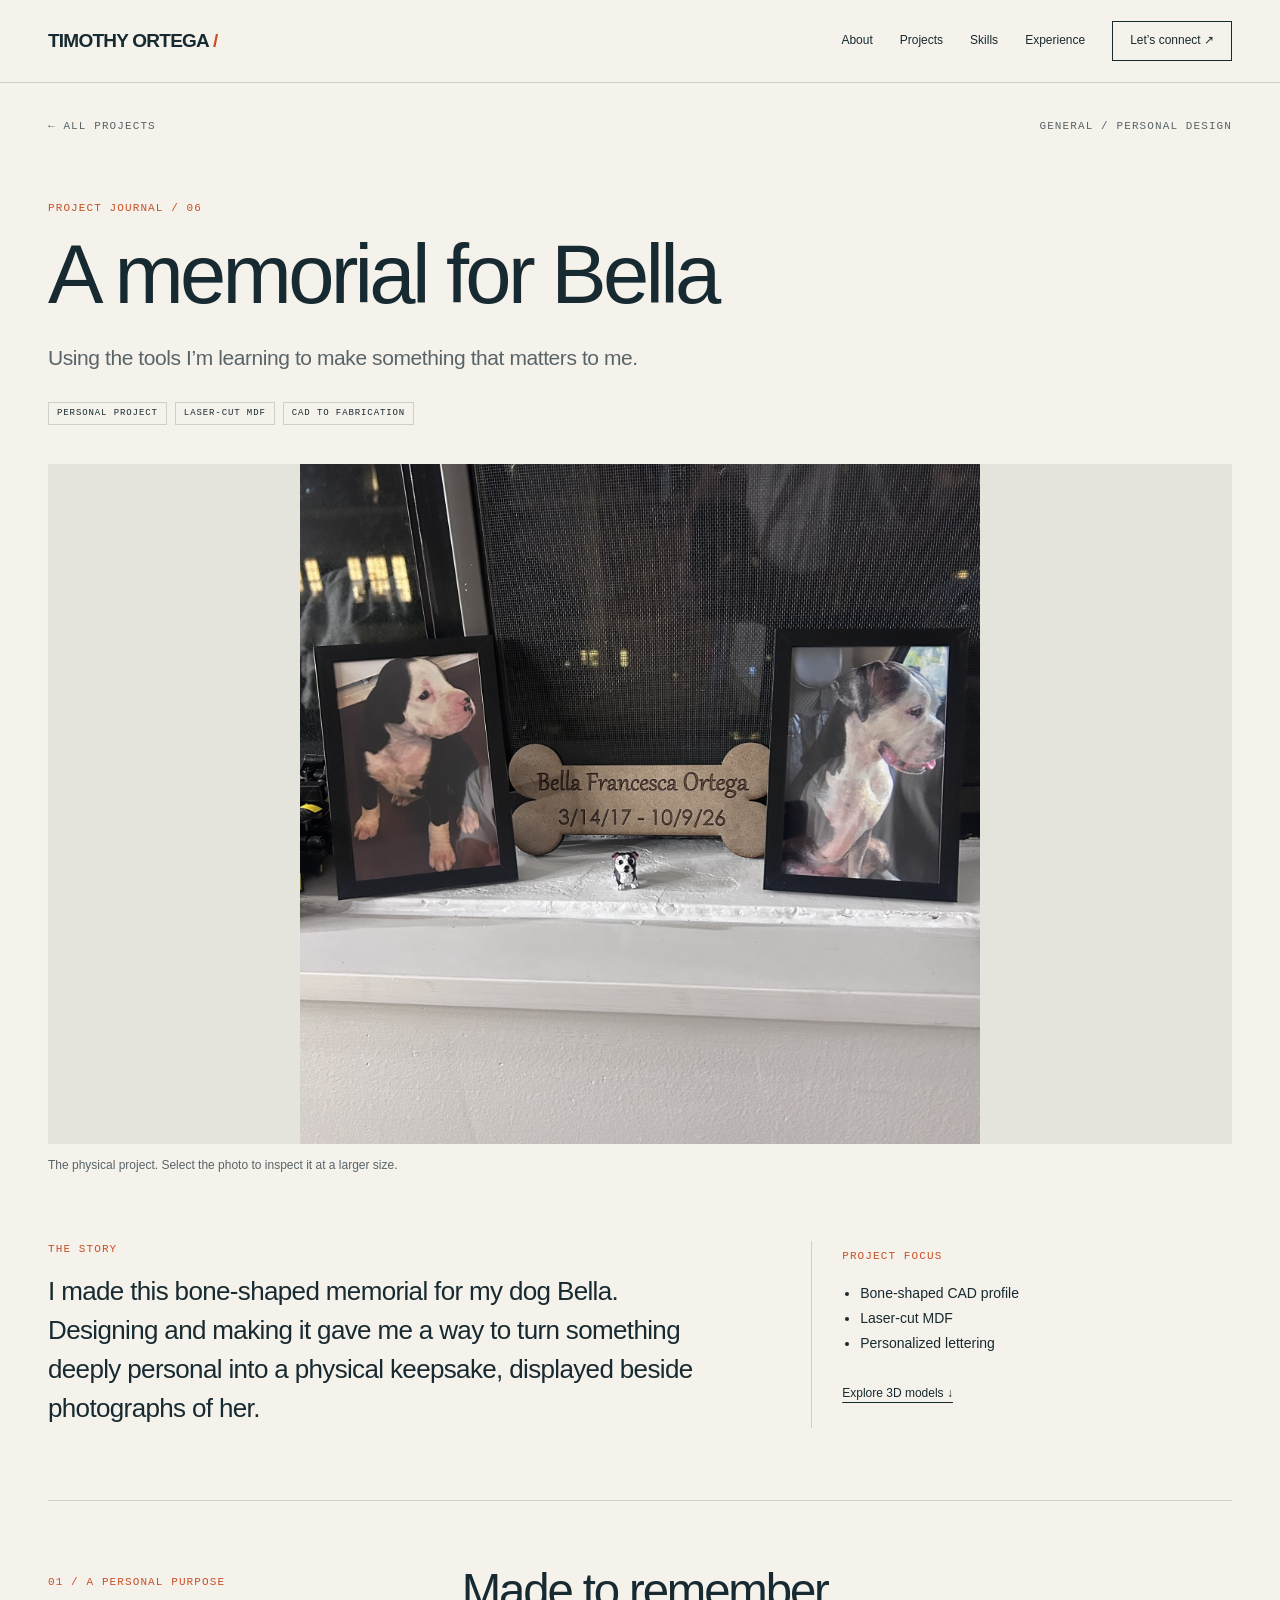
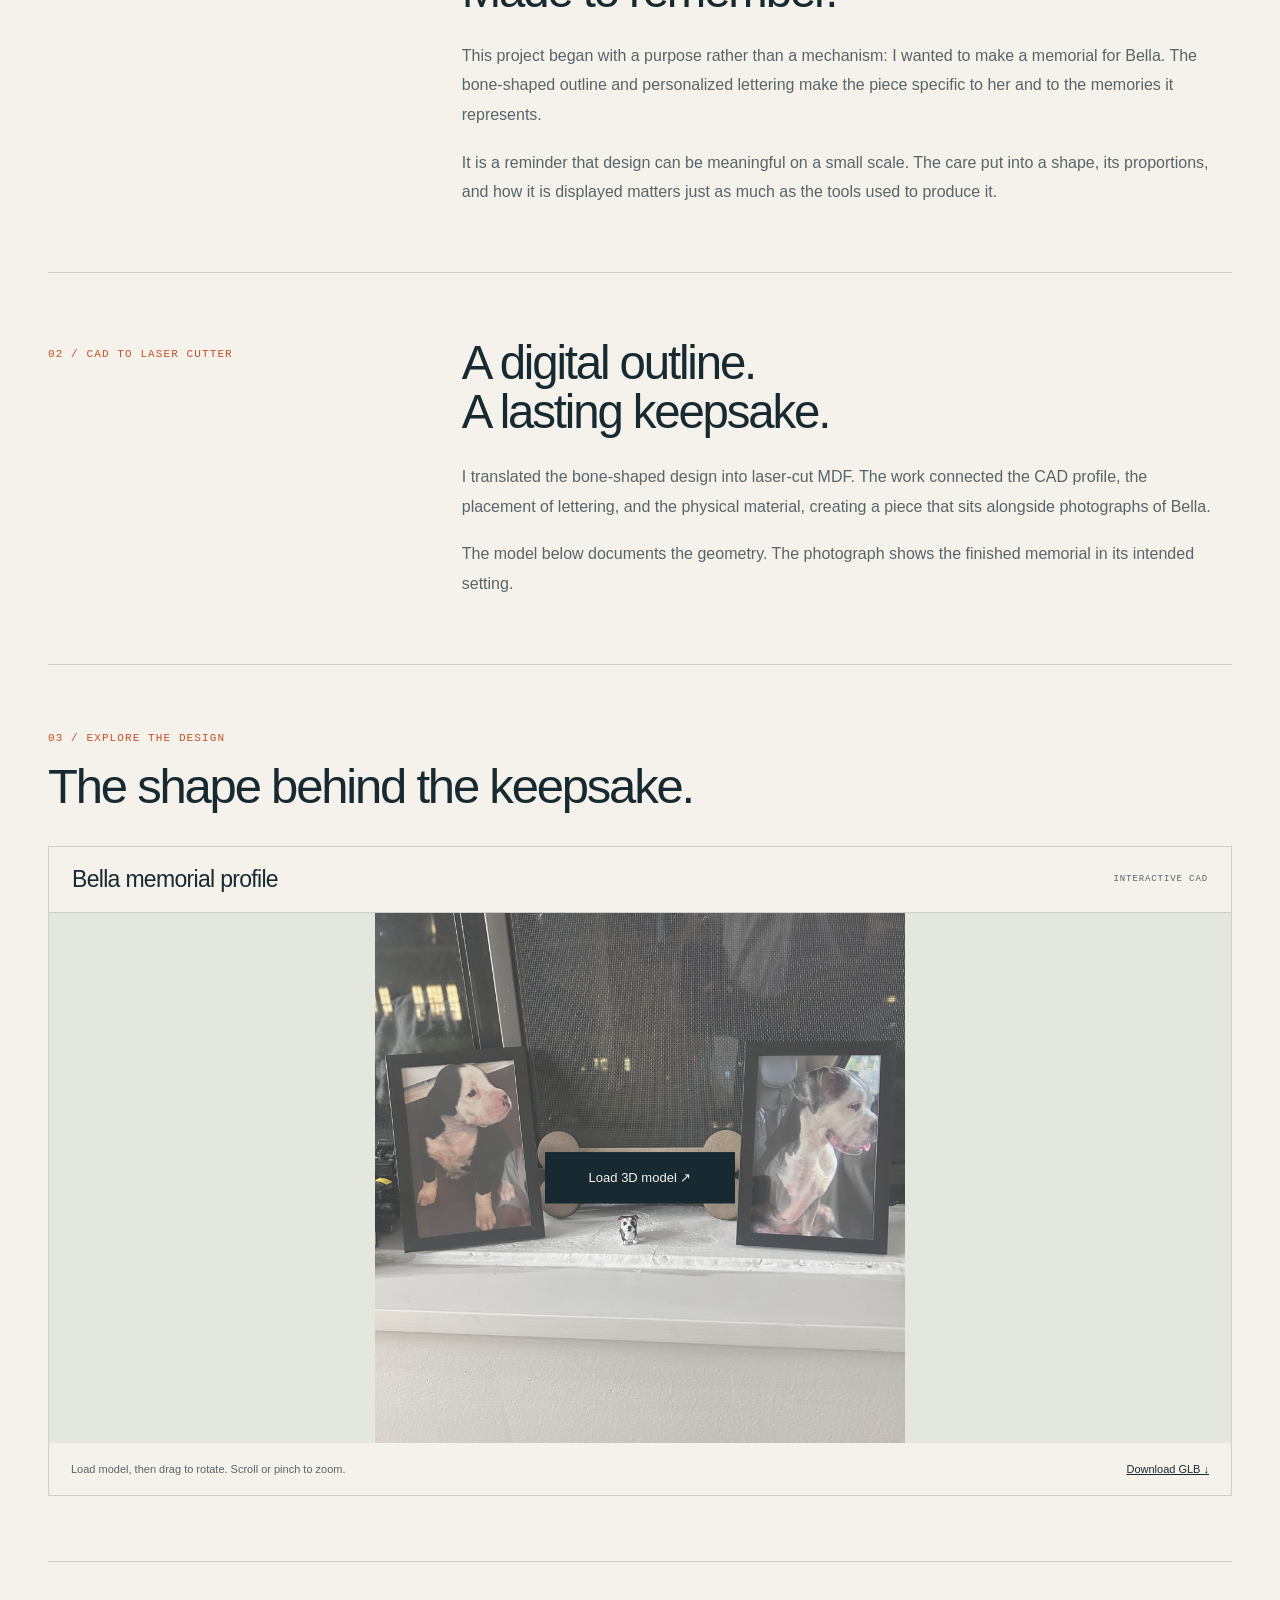
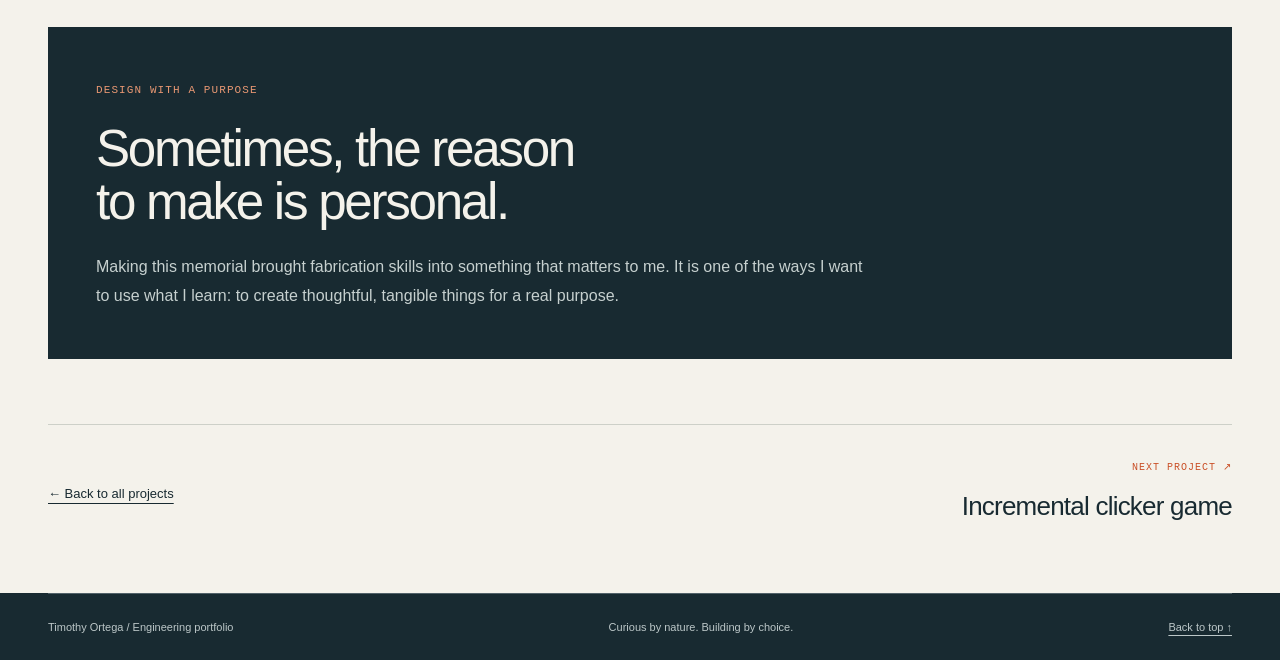
==== projects/bella-memorial.html @ 059af01b "Add files via upload" ====
<!doctype html><html lang="en"><head><meta charset="utf-8"><meta name="viewport" content="width=device-width,initial-scale=1"><meta name="theme-color" content="#182a31"><meta name="description" content="A laser-cut MDF keepsake designed to remember my dog Bella—a personal reason to make something carefully."><title>A memorial for Bella — Timothy Ortega</title><link rel="stylesheet" href="../assets/site.css"><link rel="stylesheet" href="../assets/projects.css"><script src="../assets/site.js" defer></script><script type="module" src="../assets/vendor/model-viewer.min.js"></script></head><body id="top" class="case-page"><a class="skip" href="#main">Skip to content</a><header><div class="wrap nav"><a class="brand" href="../index.html" aria-label="Timothy Ortega, home">TIMOTHY ORTEGA<em> /</em></a><button class="menu" aria-controls="navigation" aria-expanded="false">Menu <span aria-hidden="true">+</span></button><nav id="navigation" aria-label="Main navigation"><a href="../index.html#about">About</a><a href="../index.html#projects">Projects</a><a href="../index.html#skills">Skills</a><a href="../index.html#experience">Experience</a><a class="nav-contact" href="../index.html#contact">Let’s connect <span aria-hidden="true">↗</span></a></nav></div></header><main id="main"><div class="wrap"><div class="case-breadcrumb mono"><a href="../index.html#projects">← All projects</a><span>General / Personal design</span></div><div class="case-heading"><span class="section-no">Project journal / 06</span><h1>A memorial for Bella</h1><p class="case-subtitle">Using the tools I’m learning to make something that matters to me.</p><div class="case-tags"><span class="tag">Personal project</span><span class="tag">Laser-cut MDF</span><span class="tag">CAD to fabrication</span></div></div><figure class="photo case-hero-image"><a href="../assets/images/bella-memorial.jpg" class="zoom-image" aria-label="Enlarge: Bone-shaped MDF memorial for Bella between two framed photographs"><img src="../assets/images/bella-memorial.jpg" alt="Bone-shaped MDF memorial for Bella between two framed photographs" loading="lazy" decoding="async"><span class="enlarge mono" aria-hidden="true">View photo ↗</span></a><figcaption>The physical project. Select the photo to inspect it at a larger size.</figcaption></figure><div id="story" class="case-overview"><div><span class="section-no">The story</span><p class="case-intro">I made this bone-shaped memorial for my dog Bella. Designing and making it gave me a way to turn something deeply personal into a physical keepsake, displayed beside photographs of her.</p></div><aside class="case-facts"><span class="mono">Project focus</span><ul><li>Bone-shaped CAD profile</li><li>Laser-cut MDF</li><li>Personalized lettering</li></ul><a href="#cad">Explore 3D models ↓</a></aside></div>
<section class="story-section"><div class="story-label mono">01 / A personal purpose</div><div class="story-copy"><h2>Made to remember.</h2><p>This project began with a purpose rather than a mechanism: I wanted to make a memorial for Bella. The bone-shaped outline and personalized lettering make the piece specific to her and to the memories it represents.</p><p>It is a reminder that design can be meaningful on a small scale. The care put into a shape, its proportions, and how it is displayed matters just as much as the tools used to produce it.</p></div></section>
<section class="story-section"><div class="story-label mono">02 / CAD to laser cutter</div><div class="story-copy"><h2>A digital outline.<br>A lasting keepsake.</h2><p>I translated the bone-shaped design into laser-cut MDF. The work connected the CAD profile, the placement of lettering, and the physical material, creating a piece that sits alongside photographs of Bella.</p><p>The model below documents the geometry. The photograph shows the finished memorial in its intended setting.</p></div></section>
<section class="model-section" id="cad"><span class="section-no">03 / Explore the design</span><h2>The shape behind the keepsake.</h2><div class="model-panel"><div class="model-title"><h3>Bella memorial profile</h3><span class="mono">Interactive CAD</span></div>
<div class="model-stage"><model-viewer id="bella" data-src="../assets/models/bella-memorial.glb" poster="../assets/images/bella-memorial.jpg" alt="CAD model of the bone-shaped MDF memorial made for Bella" camera-controls touch-action="pan-y" shadow-intensity="0.6" exposure="1" camera-orbit="35deg 65deg auto" loading="eager"><img slot="poster" class="model-poster" src="../assets/images/bella-memorial.jpg" alt="Photo of the physical project; load the CAD model to inspect its geometry"></model-viewer><button class="model-load" data-load="bella">Load 3D model <span aria-hidden="true">↗</span></button></div>
<div class="model-toolbar"><p id="bella-status" class="model-status" role="status">Load model, then drag to rotate. Scroll or pinch to zoom.</p><button class="reset-view" data-reset="bella" hidden>Reset view</button><a href="../assets/models/bella-memorial.glb" download>Download GLB ↓</a></div><noscript><p class="media-note">Enable JavaScript for the interactive viewer, or download the GLB above.</p></noscript></div></section>
<aside class="takeaway"><span class="mono">Design with a purpose</span><h2>Sometimes, the reason<br>to make is personal.</h2><p>Making this memorial brought fabrication skills into something that matters to me. It is one of the ways I want to use what I learn: to create thoughtful, tangible things for a real purpose.</p></aside><div class="case-next"><a href="../index.html#projects">← Back to all projects</a><a href="clicker-game.html"><span class="mono">Next project ↗</span><strong>Incremental clicker game</strong></a></div></div></main><footer class="footer"><div class="wrap"><span>Timothy Ortega / Engineering portfolio</span><span>Curious by nature. Building by choice.</span><a href="#top">Back to top ↑</a></div></footer><dialog class="photo-dialog" aria-label="Expanded project photograph"><button class="close-photo" autofocus>Close ×</button><img alt=""><p></p></dialog></body></html>
---- assets/site.css ----
:root{--paper:#f4f2eb;--ink:#182a31;--muted:#596469;--line:#cdd0c8;--orange:#c94f26;--green:#d9e0d4;--white:#fffdf7}*{box-sizing:border-box}html{scroll-behavior:smooth;scroll-padding-top:92px}body{margin:0;background:var(--paper);color:var(--ink);font:16px/1.65 Arial,Helvetica,sans-serif}a{color:inherit}button{font:inherit}button,a{-webkit-tap-highlight-color:transparent}a:focus-visible,button:focus-visible,summary:focus-visible{outline:3px solid var(--orange);outline-offset:5px}::selection{background:#f0ba99}h1,h2,h3,p{margin:0}h1,h2,h3{font-weight:500;letter-spacing:-.045em;line-height:1.05}.wrap{width:min(1240px,calc(100% - 96px));margin:auto}.mono,.eyebrow,.tag,.section-no{font:11px/1.5 'Courier New',monospace;letter-spacing:.1em;text-transform:uppercase}.skip{position:absolute;top:-80px;left:20px;z-index:10;background:var(--ink);color:white;padding:12px}.skip:focus{top:10px}header{position:sticky;top:0;z-index:5;background:rgba(244,242,235,.97);border-bottom:1px solid var(--line)}.nav{display:flex;align-items:center;justify-content:space-between;min-height:82px;gap:20px}.brand{text-decoration:none;font-weight:700;letter-spacing:-.04em;font-size:19px}.brand em{font-style:normal;color:var(--orange)}nav{display:flex;gap:27px;align-items:center}nav a{font-size:12px;text-decoration:none}nav a:hover,nav a[aria-current]{color:var(--orange)}.nav-contact{border:1px solid var(--ink);padding:9px 17px}.menu{display:none;border:1px solid var(--ink);background:transparent;padding:7px 12px}.hero{padding:72px 0 46px}.hero-top{display:flex;justify-content:space-between;gap:20px;color:var(--muted)}.dot{display:inline-block;width:7px;height:7px;background:var(--orange);border-radius:50%;margin-right:9px}.hero-grid{display:grid;grid-template-columns:1.13fr 1fr;align-items:center;gap:40px;margin-top:47px}h1{font-size:clamp(58px,6.9vw,100px);max-width:700px}h1 span{font-family:Georgia,serif;font-style:italic;color:var(--orange)}.intro{max-width:415px;margin-top:29px;color:var(--muted);font-size:17px}.actions{display:flex;align-items:center;gap:25px;margin-top:33px;flex-wrap:wrap}.btn{display:inline-flex;justify-content:space-between;gap:35px;align-items:center;background:var(--ink);color:var(--white);text-decoration:none;padding:14px 21px;font-size:13px;border:1px solid var(--ink)}.btn:hover{background:var(--orange);border-color:var(--orange)}.text-link{font-size:13px;text-underline-offset:6px}.blueprint{aspect-ratio:1/1.04;position:relative;background:#dde2d8;overflow:hidden;border:1px solid #c7cec1}.blueprint::before{content:'';position:absolute;inset:0;background-image:linear-gradient(#182a310a 1px,transparent 1px),linear-gradient(90deg,#182a310a 1px,transparent 1px);background-size:24px 24px}.blueprint svg{position:absolute;inset:6%;width:88%;height:88%}.plate-label{position:absolute;left:23px;top:20px}.plate-bottom{position:absolute;left:23px;bottom:20px;right:23px;display:flex;justify-content:space-between;color:#44554d}.hero-footer{display:flex;justify-content:space-between;border-top:1px solid var(--line);padding-top:20px;margin-top:48px;gap:20px;color:var(--muted)}.ticker{background:var(--ink);color:#dce2dc;padding:19px 0}.ticker .wrap{display:flex;justify-content:space-between;gap:24px;flex-wrap:wrap}.ticker b{font-weight:400;color:#e8976f}section{padding:87px 0;border-bottom:1px solid var(--line)}.section-head{display:flex;align-items:baseline;justify-content:space-between;margin-bottom:38px;gap:20px}.section-head h2{font-size:clamp(38px,4.3vw,60px)}.section-no{color:var(--orange);margin-bottom:15px;display:block}.section-aside{font-size:13px;color:var(--muted);max-width:260px}.about-grid{display:grid;grid-template-columns:1fr 1.5fr;gap:85px;align-items:start}.portrait{min-height:330px;background:#e5e3da;border:1px solid var(--line);display:flex;align-items:center;justify-content:center;flex-direction:column;gap:16px;color:var(--muted)}.portrait svg{width:90px;height:90px;opacity:.4}.about-copy{font-size:24px;line-height:1.5;letter-spacing:-.025em}.about-detail{color:var(--muted);margin-top:24px;max-width:600px}.education{border-top:1px solid var(--line);margin-top:32px;padding-top:21px;display:flex;gap:22px;align-items:start}.education .penn-mark{border:1px solid var(--ink);width:45px;height:51px;display:grid;place-items:center;font:22px Georgia,serif;flex-shrink:0}.education strong{font-size:14px;display:block}.education p{font-size:13px;color:var(--muted)}.filters{display:flex;gap:8px;margin-bottom:28px;flex-wrap:wrap}.filter{background:transparent;border:1px solid var(--line);border-radius:30px;padding:8px 18px;font-size:12px;cursor:pointer}.filter[aria-pressed=true]{background:var(--ink);color:var(--white);border-color:var(--ink)}.project-grid{display:grid;grid-template-columns:1fr 1fr;gap:36px 28px}.project[hidden]{display:none}.project-art{height:280px;position:relative;overflow:hidden;display:grid;place-items:center;background:#e1e4da}.project-art svg{width:85%;height:85%}.project-art.dark{background:#24383f;color:#cfdbd4}.project-art.sand{background:#e7dbcc}.project-art.blue{background:#d9e2e4}.project-number{position:absolute;top:15px;left:18px}.illustration-label{position:absolute;bottom:13px;right:16px;font-size:9px;color:inherit;opacity:.65}.project-meta{display:flex;gap:8px;flex-wrap:wrap;margin-top:20px}.tag{font-size:9px;padding:4px 8px;border:1px solid var(--line)}.project h3{font-size:29px;margin:15px 0 12px}.project p{color:var(--muted);font-size:14px;max-width:490px}.project details{border-top:1px solid var(--line);margin-top:20px;padding-top:12px}.project summary{font-size:12px;cursor:pointer;list-style:none;display:flex;justify-content:space-between}.project summary::after{content:'+';font-size:19px;color:var(--orange);line-height:1}.project details[open] summary::after{content:'−'}.project details p{margin-top:14px}.project details ul{font-size:13px;color:var(--muted);padding-left:20px}.exploring{margin-top:32px;border:1px solid var(--line);padding:24px 28px;display:flex;align-items:start;justify-content:space-between;gap:30px}.exploring h3{font-size:22px;letter-spacing:-.02em;margin:7px 0}.exploring p{font-size:13px;color:var(--muted);max-width:530px}.skill-grid{display:grid;grid-template-columns:repeat(3,1fr);gap:40px}.skill{border-top:2px solid var(--ink);padding-top:22px}.skill .num{color:var(--orange)}.skill h3{font-size:27px;margin:19px 0}.skill ul{padding:0;list-style:none;margin:0}.skill li{padding:10px 0;border-bottom:1px solid var(--line);font-size:14px;color:var(--muted)}.experience-row{display:grid;grid-template-columns:.6fr 1fr 1.3fr;gap:35px;border-top:1px solid var(--line);padding:30px 0}.experience-row h3{font-size:25px}.experience-row p{font-size:14px;color:var(--muted)}.experience-row .role{font-size:12px;margin-top:10px;color:var(--orange)}.contact{background:var(--ink);color:var(--paper);border:0}.contact .section-no{color:#e99873}.contact-grid{display:grid;grid-template-columns:1.5fr 1fr;gap:80px;align-items:start}.contact h2{font-size:clamp(48px,6vw,83px)}.contact h2 i{font-family:Georgia,serif;font-weight:400;color:#e99873}.contact p{margin-top:24px;color:#bcc7c8;max-width:430px;font-size:15px}.contact-list{padding-top:10px}.contact-item{padding:20px 0;border-bottom:1px solid #516168;display:flex;justify-content:space-between;align-items:center;gap:15px}.contact-item small{display:block;font:10px 'Courier New',monospace;letter-spacing:.1em;color:#bcc7c8;margin-bottom:7px}.contact-item span{font-size:14px}.placeholder{font-size:10px!important;color:#e99873!important}.footer{background:var(--ink);color:#bcc7c8}.footer .wrap{padding:24px 0;border-top:1px solid #516168;display:flex;justify-content:space-between;gap:20px;font-size:11px}.footer a{text-underline-offset:4px}.editor-note{font-size:11px;color:var(--muted);margin-top:22px}.nojs{padding:15px;background:#f5dac8}svg{fill:none;stroke:currentColor;stroke-width:1.4;stroke-linecap:round;stroke-linejoin:round}.sr-only{position:absolute;width:1px;height:1px;padding:0;margin:-1px;overflow:hidden;clip:rect(0,0,0,0);white-space:nowrap;border:0}@media(min-width:1450px){.hero{padding-top:95px}}@media(max-width:1000px){.wrap{width:calc(100% - 48px)}nav{gap:17px}.hero-grid{gap:22px}h1{font-size:66px}.about-grid{gap:40px}.contact-grid{gap:35px}.project-art{height:240px}.experience-row{grid-template-columns:.5fr 1fr 1.2fr}}@media(max-width:700px){.wrap{width:calc(100% - 36px)}.nav{min-height:68px}.menu{display:block}nav{display:none;position:absolute;top:68px;left:0;right:0;background:var(--paper);padding:22px;flex-direction:column;border-bottom:1px solid var(--line);align-items:stretch}nav.open{display:flex}nav a{padding:5px}.hero{padding-top:32px}.hero-top{font-size:9px}.hero-top span:last-child{display:none}.hero-grid{grid-template-columns:1fr;margin-top:30px;gap:34px}h1{font-size:clamp(56px,13vw,80px)}.intro{font-size:16px}.blueprint{aspect-ratio:1.25}.hero-footer{font-size:9px;margin-top:29px}.hero-footer span:last-child{display:none}.ticker .wrap{gap:12px;font-size:9px}.ticker span:last-child{display:none}section{padding:56px 0}.section-head{display:block;margin-bottom:28px}.section-aside{margin-top:18px;max-width:350px}.about-grid,.project-grid,.contact-grid{grid-template-columns:1fr;gap:30px}.portrait{min-height:260px}.about-copy{font-size:22px}.project-art{height:260px}.exploring{display:block;padding:22px}.exploring .mono:last-child{display:none}.skill-grid{grid-template-columns:1fr;gap:30px}.skill h3{margin:12px 0}.experience-row{grid-template-columns:1fr;gap:12px;padding:24px 0}.experience-row .role{margin-top:6px}.contact-grid{gap:25px}.footer .wrap{flex-wrap:wrap}.project-grid{gap:35px}.project h3{font-size:27px}}@media(prefers-reduced-motion:reduce){html{scroll-behavior:auto}}
---- assets/projects.css ----
/* Project journal and case studies */
[hidden]{display:none!important}
.project-collection{margin-top:38px}.project-collection+.project-collection{margin-top:62px}.collection-heading{display:flex;justify-content:space-between;align-items:baseline;gap:20px;border-top:1px solid var(--line);padding-top:23px;margin-bottom:26px}.collection-heading h3{font-size:25px;letter-spacing:-.025em}.collection-heading p{font-size:13px;color:var(--muted);margin-top:10px}.collection-heading>.mono{color:var(--muted);text-align:right}.general-grid{grid-template-columns:repeat(3,1fr);gap:22px}.case-card{min-width:0}.card-link{display:block;text-decoration:none;height:100%;border-bottom:1px solid var(--line);padding-bottom:24px}.card-link:focus-visible{outline-offset:6px}.card-media{position:relative;aspect-ratio:1.4;overflow:hidden;background:#e3e6dd}.card-media img{width:100%;height:100%;display:block;object-fit:cover;transition:transform .4s ease}.card-link:hover .card-media img{transform:scale(1.035)}.card-arrow{position:absolute;right:15px;bottom:15px;display:grid;place-items:center;width:40px;height:40px;background:var(--paper);color:var(--ink);border-radius:50%;font-size:21px;transition:background .2s,color .2s}.card-link:hover .card-arrow{background:var(--orange);color:white}.card-copy{padding-top:20px}.card-label{font-size:10px;color:var(--orange)}.card-copy h3{margin:13px 0 12px;font-size:32px}.card-copy p{font-size:14px;line-height:1.7}.read-case{display:flex;justify-content:space-between;gap:12px;font-size:12px;margin-top:23px}.general-grid .card-copy h3{font-size:27px}.general-grid .card-media{aspect-ratio:1.1}.code-art{background:var(--ink);color:#e2e6df;display:flex;flex-direction:column;justify-content:center;height:100%;padding:35px;gap:13px}.code-art>.mono{color:#e99873;margin-bottom:5px}.code-line{font:clamp(16px,2vw,25px)/1.2 'Courier New',monospace}
.case-breadcrumb{padding-top:35px;display:flex;justify-content:space-between;gap:24px;color:var(--muted)}.case-breadcrumb a{text-decoration:none}.case-breadcrumb a:hover{color:var(--orange)}.case-heading{padding:65px 0 39px;max-width:1000px}.case-heading h1{font-size:clamp(55px,6.5vw,90px);max-width:1050px}.case-subtitle{max-width:660px;font-size:21px;line-height:1.5;letter-spacing:-.02em;color:var(--muted);margin-top:24px}.case-tags{display:flex;flex-wrap:wrap;gap:8px;margin-top:28px}
figure{margin:0}.photo>a{display:block;position:relative;background:#e4e4da;overflow:hidden}.photo img{display:block;width:100%;max-height:720px;object-fit:contain}.photo figcaption{font-size:12px;line-height:1.6;color:var(--muted);margin-top:12px;max-width:760px}.enlarge{position:absolute;bottom:15px;right:15px;background:var(--paper);padding:8px 11px;font-size:9px;opacity:0;transition:opacity .2s}.photo>a:hover .enlarge,.photo>a:focus-visible .enlarge{opacity:1}.case-hero-image>a{background:#e4e4dd}.case-hero-image img{height:min(680px,65vw);object-fit:contain}
.case-overview{display:grid;grid-template-columns:1.6fr 1fr;gap:90px;padding:65px 0 72px;border-bottom:1px solid var(--line);scroll-margin-top:95px}.case-intro{font-size:26px;line-height:1.5;letter-spacing:-.025em}.case-facts{border-left:1px solid var(--line);padding-left:30px}.case-facts>.mono{color:var(--orange)}.case-facts ul{padding-left:18px;font-size:14px;line-height:1.8;margin:14px 0 22px}.case-facts>a{font-size:12px;text-underline-offset:5px}.story-section{display:grid;grid-template-columns:.65fr 1.5fr;gap:80px;padding:65px 0;border-bottom:1px solid var(--line)}.story-label{padding-top:8px;color:var(--orange)}.story-copy{max-width:750px}.story-copy h2{font-size:clamp(33px,3.7vw,49px);margin-bottom:25px}.story-copy p{font-size:16px;color:var(--muted);line-height:1.85}.story-copy p+p{margin-top:18px}.story-copy .source-note{font-size:12px;margin-top:24px}.source-note a{text-underline-offset:4px}
.gallery{display:grid;gap:28px;margin:38px 0 15px}.gallery.two{grid-template-columns:1fr 1fr}.gallery img{height:470px;object-fit:contain}.gallery.diagrams img{background:white;padding:22px;height:550px}.feature-photo{margin:42px 0 0}.feature-photo img{height:600px}.case-page .takeaway{margin:65px 0;padding:48px;background:var(--ink);color:var(--paper)}.takeaway .mono{color:#e99873}.takeaway h2{font-size:clamp(32px,4vw,54px);margin-top:20px}.takeaway p{font-size:16px;color:#c6d0cf;line-height:1.8;max-width:780px;margin-top:24px}
.model-section,.video-section{padding:65px 0}.model-section>h2,.video-section>h2{font-size:clamp(32px,4vw,49px);margin-bottom:34px}.model-section .section-head{margin-bottom:30px}.model-section .section-head h2{font-size:clamp(32px,4vw,49px)}.model-grid{display:grid;grid-template-columns:1fr 1fr;gap:26px}.model-panel{border:1px solid var(--line);margin-top:25px;min-width:0}.model-title{display:flex;justify-content:space-between;align-items:center;gap:16px;padding:20px 23px;border-bottom:1px solid var(--line)}.model-title h3{font-size:23px;letter-spacing:-.03em}.model-title .mono{font-size:9px;color:var(--muted)}.model-stage{height:530px;position:relative;background:#e4e7de}.model-grid .model-stage{height:390px}model-viewer{display:block;width:100%;height:100%;--poster-color:#e4e7de}.model-poster{width:100%;height:100%;object-fit:contain;display:block;opacity:.75}.model-load{position:absolute;left:50%;top:50%;transform:translate(-50%,-50%);background:var(--ink);color:var(--paper);padding:14px 23px;min-width:190px;cursor:pointer;border:1px solid var(--ink);font-size:13px;box-shadow:0 5px 20px #0002}.model-load:disabled{cursor:progress}.model-load:hover{background:var(--orange);border-color:var(--orange)}.model-toolbar{padding:17px 22px;display:flex;align-items:center;gap:20px;flex-wrap:wrap}.model-status{font-size:11px;color:var(--muted);flex:1;min-width:180px;line-height:1.7}.model-toolbar a,.reset-view{font-size:11px;white-space:nowrap}.reset-view{background:transparent;border:1px solid var(--line);padding:6px 9px;cursor:pointer;color:var(--ink)}.media-note{font-size:12px;padding:15px}.system-strip{display:grid;grid-template-columns:repeat(3,1fr);border:1px solid var(--line);margin-top:38px}.system-strip>div{padding:28px}.system-strip>div+div{border-left:1px solid var(--line)}.system-strip .mono{color:var(--orange)}.system-strip p{font-size:14px;color:var(--muted);margin-top:12px}.video-figure{margin-top:25px}.video-figure video{display:block;width:100%;max-height:680px;background:var(--ink);aspect-ratio:16/9;object-fit:contain}.video-figure figcaption{font-size:12px;line-height:1.8;color:var(--muted);margin-top:15px;max-width:820px}.video-figure a{white-space:nowrap;text-underline-offset:3px}.case-code-hero{padding:70px;background:var(--ink);color:var(--paper)}.case-code-hero>.mono{color:#e99873}.case-code-hero p{font:italic clamp(42px,7vw,86px)/1.2 Georgia,serif;margin-top:35px}
.case-next{border-top:1px solid var(--line);padding:35px 0 65px;display:flex;justify-content:space-between;align-items:center;gap:30px}.case-next>a{font-size:13px;text-underline-offset:5px}.case-next>a:last-child{text-decoration:none;text-align:right}.case-next .mono{display:block;color:var(--orange);font-size:10px}.case-next strong{display:block;font-size:26px;letter-spacing:-.03em;font-weight:500;margin-top:10px}.photo-dialog{border:0;background:var(--paper);color:var(--ink);padding:20px;width:min(1150px,95vw);max-height:94vh}.photo-dialog::backdrop{background:#0a171de8}.photo-dialog img{display:block;width:100%;height:calc(85vh - 100px);object-fit:contain}.photo-dialog p{font-size:12px;line-height:1.6;padding-top:13px}.close-photo{display:block;margin:0 0 15px auto;padding:8px 16px;border:1px solid var(--line);background:var(--ink);color:var(--paper);cursor:pointer}
@media(max-width:1000px){.general-grid{grid-template-columns:1fr 1fr}.case-overview{gap:40px}.story-section{gap:35px}.model-title{align-items:start;flex-direction:column;gap:8px}.model-grid .model-stage{height:330px}.gallery img{height:370px}.gallery.diagrams img{height:470px}}
@media(max-width:700px){.project-collection{margin-top:28px}.project-collection+.project-collection{margin-top:45px}.collection-heading{display:block}.collection-heading>.mono{display:none}.general-grid{grid-template-columns:1fr}.general-grid .card-media{aspect-ratio:1.4}.card-copy h3,.general-grid .card-copy h3{font-size:30px}.card-media img{transition:none}.case-breadcrumb{padding-top:24px;font-size:9px;align-items:center}.case-breadcrumb span{text-align:right;max-width:160px}.case-heading{padding:43px 0 30px}.case-heading h1{font-size:54px;overflow-wrap:break-word}.case-subtitle{font-size:19px}.case-hero-image img{height:380px}.photo figcaption{font-size:11px}.enlarge{opacity:1;font-size:8px;padding:6px 8px}.case-overview{grid-template-columns:1fr;gap:28px;padding:36px 0 44px}.case-intro{font-size:22px}.case-facts{padding-left:22px}.story-section{grid-template-columns:1fr;gap:18px;padding:42px 0}.story-label{font-size:10px}.story-copy p{font-size:15px}.story-copy h2{font-size:36px;margin-bottom:22px}.gallery.two{grid-template-columns:1fr;gap:28px}.gallery img{height:400px}.gallery.diagrams img{height:520px;padding:18px}.feature-photo img{height:440px}.case-page .takeaway{margin:43px 0;padding:29px 24px}.takeaway h2{font-size:36px}.takeaway p{font-size:15px}.model-grid{grid-template-columns:1fr;gap:0}.model-stage,.model-grid .model-stage{height:390px}.model-title{flex-direction:row;align-items:center;padding:18px}.model-title h3{font-size:21px}.model-title .mono{font-size:8px}.model-toolbar{gap:13px;padding:16px}.model-status{flex-basis:100%}.model-section,.video-section{padding:44px 0}.system-strip{grid-template-columns:1fr}.system-strip>div{padding:23px}.system-strip>div+div{border-left:0;border-top:1px solid var(--line)}.case-next{align-items:start;padding-bottom:45px}.case-next>a:first-child{max-width:120px}.case-next strong{font-size:23px;max-width:190px}.case-code-hero{padding:35px 25px}.photo-dialog{padding:15px}.photo-dialog img{height:calc(80vh - 100px)}}
@media(prefers-reduced-motion:reduce){.card-media img,.card-arrow,.enlarge{transition:none}.card-link:hover .card-media img{transform:none}}
@media(min-width:701px) and (max-width:850px){.menu{display:block}nav{display:none;position:absolute;top:82px;left:0;right:0;background:var(--paper);padding:22px;flex-direction:column;border-bottom:1px solid var(--line);align-items:stretch}nav.open{display:flex}nav a{padding:5px}}
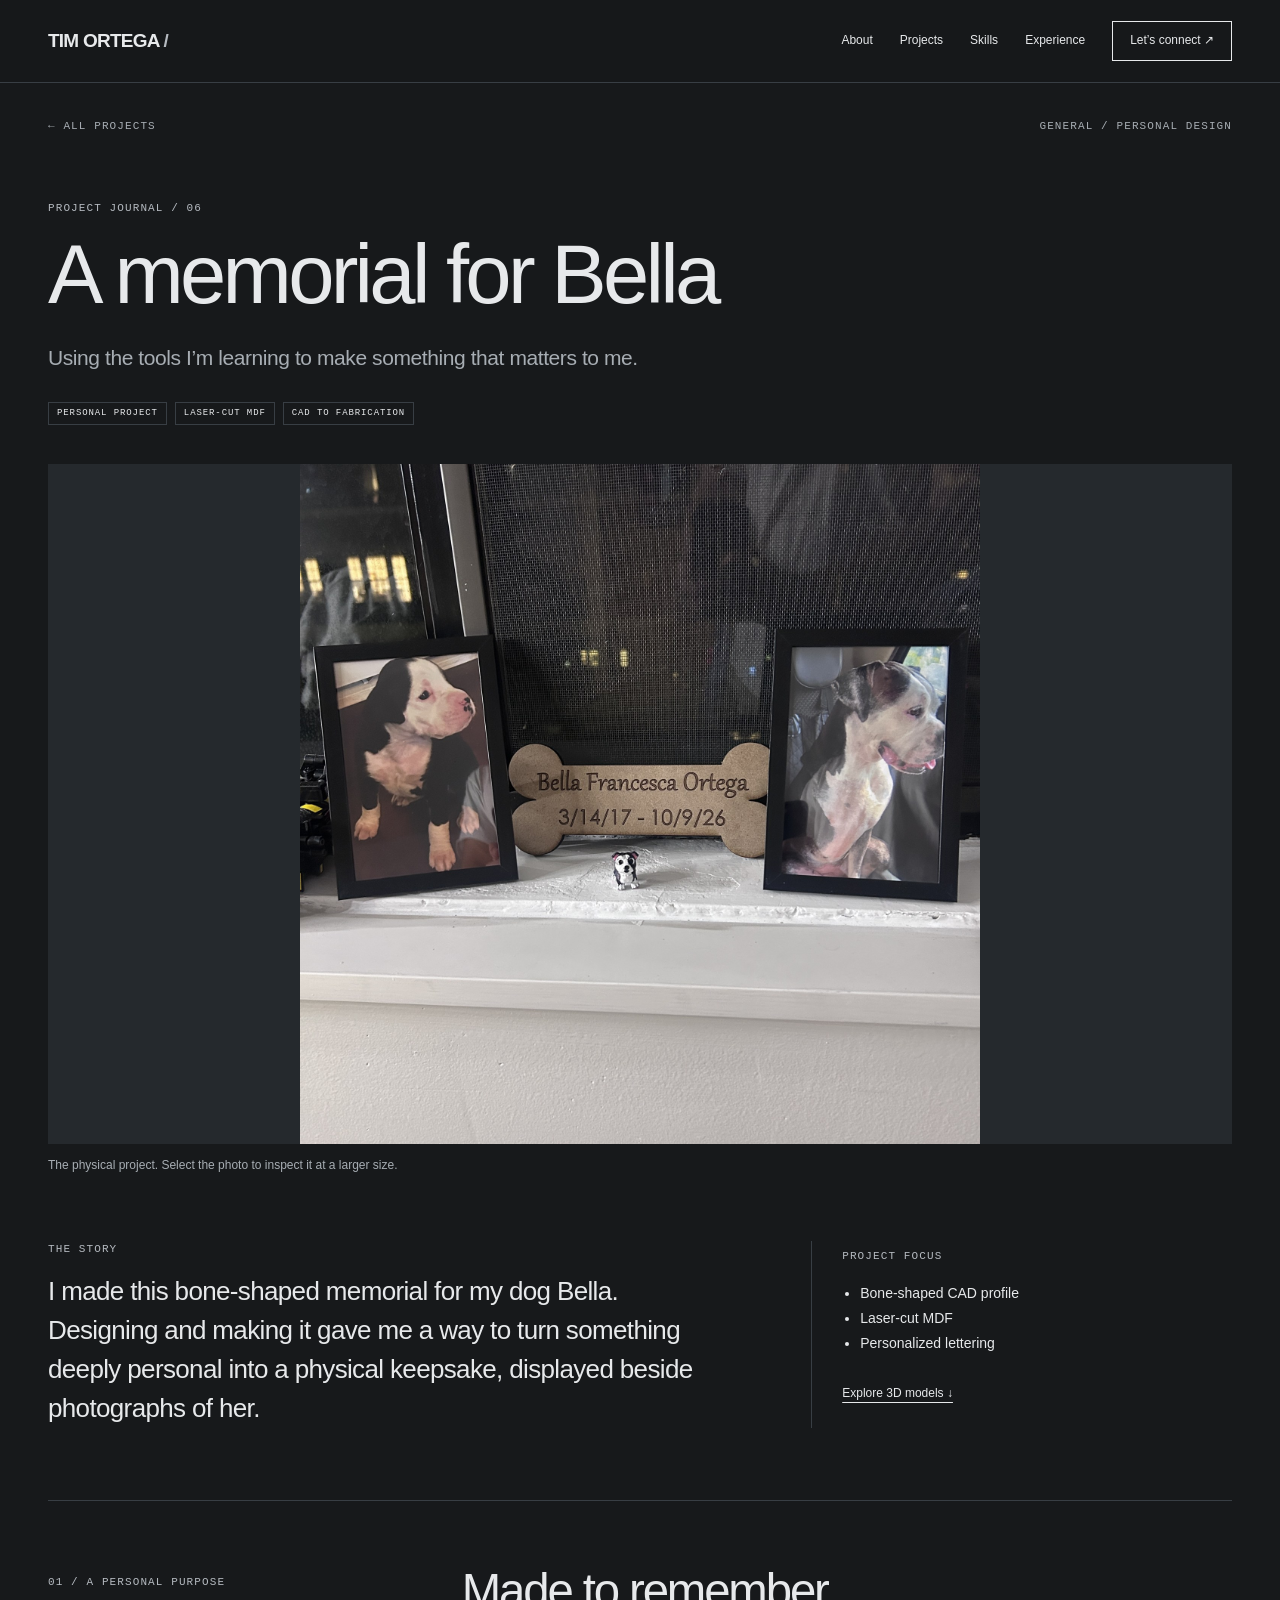
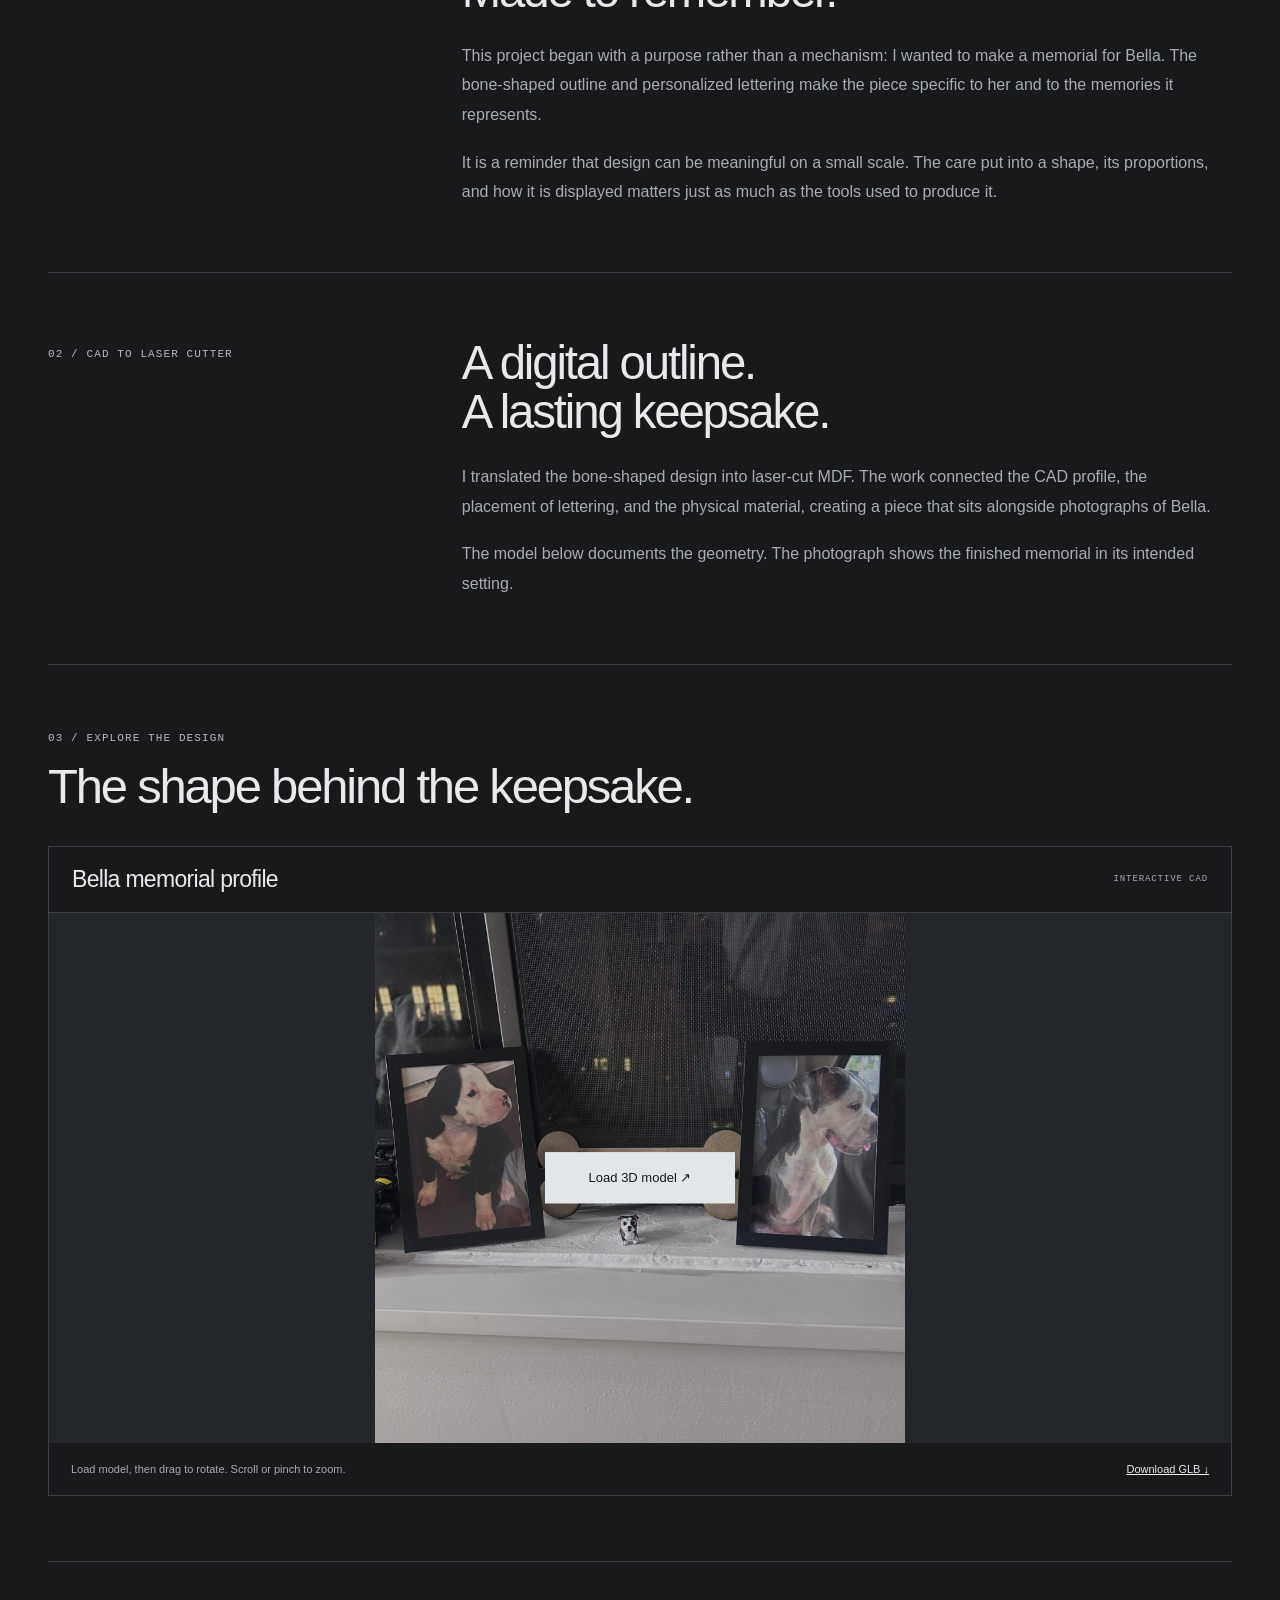
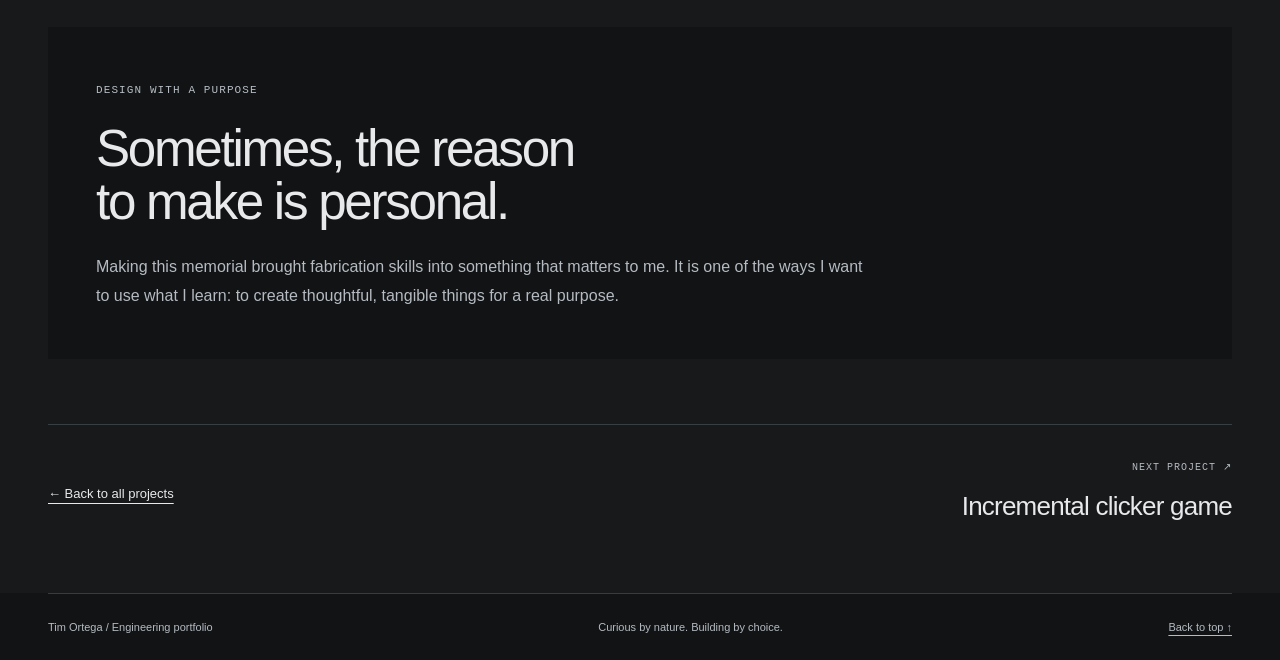
==== commit 3597945d: "Add files via upload" ====
--- a/projects/bella-memorial.html
+++ b/projects/bella-memorial.html
@@ -1,7 +1,7 @@
-<!doctype html><html lang="en"><head><meta charset="utf-8"><meta name="viewport" content="width=device-width,initial-scale=1"><meta name="theme-color" content="#182a31"><meta name="description" content="A laser-cut MDF keepsake designed to remember my dog Bella—a personal reason to make something carefully."><title>A memorial for Bella — Timothy Ortega</title><link rel="stylesheet" href="../assets/site.css"><link rel="stylesheet" href="../assets/projects.css"><script src="../assets/site.js" defer></script><script type="module" src="../assets/vendor/model-viewer.min.js"></script></head><body id="top" class="case-page"><a class="skip" href="#main">Skip to content</a><header><div class="wrap nav"><a class="brand" href="../index.html" aria-label="Timothy Ortega, home">TIMOTHY ORTEGA<em> /</em></a><button class="menu" aria-controls="navigation" aria-expanded="false">Menu <span aria-hidden="true">+</span></button><nav id="navigation" aria-label="Main navigation"><a href="../index.html#about">About</a><a href="../index.html#projects">Projects</a><a href="../index.html#skills">Skills</a><a href="../index.html#experience">Experience</a><a class="nav-contact" href="../index.html#contact">Let’s connect <span aria-hidden="true">↗</span></a></nav></div></header><main id="main"><div class="wrap"><div class="case-breadcrumb mono"><a href="../index.html#projects">← All projects</a><span>General / Personal design</span></div><div class="case-heading"><span class="section-no">Project journal / 06</span><h1>A memorial for Bella</h1><p class="case-subtitle">Using the tools I’m learning to make something that matters to me.</p><div class="case-tags"><span class="tag">Personal project</span><span class="tag">Laser-cut MDF</span><span class="tag">CAD to fabrication</span></div></div><figure class="photo case-hero-image"><a href="../assets/images/bella-memorial.jpg" class="zoom-image" aria-label="Enlarge: Bone-shaped MDF memorial for Bella between two framed photographs"><img src="../assets/images/bella-memorial.jpg" alt="Bone-shaped MDF memorial for Bella between two framed photographs" loading="lazy" decoding="async"><span class="enlarge mono" aria-hidden="true">View photo ↗</span></a><figcaption>The physical project. Select the photo to inspect it at a larger size.</figcaption></figure><div id="story" class="case-overview"><div><span class="section-no">The story</span><p class="case-intro">I made this bone-shaped memorial for my dog Bella. Designing and making it gave me a way to turn something deeply personal into a physical keepsake, displayed beside photographs of her.</p></div><aside class="case-facts"><span class="mono">Project focus</span><ul><li>Bone-shaped CAD profile</li><li>Laser-cut MDF</li><li>Personalized lettering</li></ul><a href="#cad">Explore 3D models ↓</a></aside></div>
+<!doctype html><html lang="en"><head><meta charset="utf-8"><meta name="viewport" content="width=device-width,initial-scale=1"><meta name="theme-color" content="#17191b"><meta name="description" content="A laser-cut MDF keepsake designed to remember my dog Bella—a personal reason to make something carefully."><title>A memorial for Bella — Tim Ortega</title><link rel="stylesheet" href="../assets/site.css"><link rel="stylesheet" href="../assets/projects.css"><script src="../assets/site.js" defer></script><script type="module" src="../assets/vendor/model-viewer.min.js"></script></head><body id="top" class="case-page"><a class="skip" href="#main">Skip to content</a><header><div class="wrap nav"><a class="brand" href="../index.html" aria-label="Tim Ortega, home">TIM ORTEGA<em> /</em></a><button class="menu" aria-controls="navigation" aria-expanded="false">Menu <span aria-hidden="true">+</span></button><nav id="navigation" aria-label="Main navigation"><a href="../index.html#about">About</a><a href="../index.html#projects">Projects</a><a href="../index.html#skills">Skills</a><a href="../index.html#experience">Experience</a><a class="nav-contact" href="../index.html#contact">Let’s connect <span aria-hidden="true">↗</span></a></nav></div></header><main id="main"><div class="wrap"><div class="case-breadcrumb mono"><a href="../index.html#projects">← All projects</a><span>General / Personal design</span></div><div class="case-heading"><span class="section-no">Project journal / 06</span><h1>A memorial for Bella</h1><p class="case-subtitle">Using the tools I’m learning to make something that matters to me.</p><div class="case-tags"><span class="tag">Personal project</span><span class="tag">Laser-cut MDF</span><span class="tag">CAD to fabrication</span></div></div><figure class="photo case-hero-image"><a href="../assets/images/bella-memorial.jpg" class="zoom-image" aria-label="Enlarge: Bone-shaped MDF memorial for Bella between two framed photographs"><img src="../assets/images/bella-memorial.jpg" alt="Bone-shaped MDF memorial for Bella between two framed photographs" loading="lazy" decoding="async"><span class="enlarge mono" aria-hidden="true">View photo ↗</span></a><figcaption>The physical project. Select the photo to inspect it at a larger size.</figcaption></figure><div id="story" class="case-overview"><div><span class="section-no">The story</span><p class="case-intro">I made this bone-shaped memorial for my dog Bella. Designing and making it gave me a way to turn something deeply personal into a physical keepsake, displayed beside photographs of her.</p></div><aside class="case-facts"><span class="mono">Project focus</span><ul><li>Bone-shaped CAD profile</li><li>Laser-cut MDF</li><li>Personalized lettering</li></ul><a href="#cad">Explore 3D models ↓</a></aside></div>
 <section class="story-section"><div class="story-label mono">01 / A personal purpose</div><div class="story-copy"><h2>Made to remember.</h2><p>This project began with a purpose rather than a mechanism: I wanted to make a memorial for Bella. The bone-shaped outline and personalized lettering make the piece specific to her and to the memories it represents.</p><p>It is a reminder that design can be meaningful on a small scale. The care put into a shape, its proportions, and how it is displayed matters just as much as the tools used to produce it.</p></div></section>
 <section class="story-section"><div class="story-label mono">02 / CAD to laser cutter</div><div class="story-copy"><h2>A digital outline.<br>A lasting keepsake.</h2><p>I translated the bone-shaped design into laser-cut MDF. The work connected the CAD profile, the placement of lettering, and the physical material, creating a piece that sits alongside photographs of Bella.</p><p>The model below documents the geometry. The photograph shows the finished memorial in its intended setting.</p></div></section>
 <section class="model-section" id="cad"><span class="section-no">03 / Explore the design</span><h2>The shape behind the keepsake.</h2><div class="model-panel"><div class="model-title"><h3>Bella memorial profile</h3><span class="mono">Interactive CAD</span></div>
 <div class="model-stage"><model-viewer id="bella" data-src="../assets/models/bella-memorial.glb" poster="../assets/images/bella-memorial.jpg" alt="CAD model of the bone-shaped MDF memorial made for Bella" camera-controls touch-action="pan-y" shadow-intensity="0.6" exposure="1" camera-orbit="35deg 65deg auto" loading="eager"><img slot="poster" class="model-poster" src="../assets/images/bella-memorial.jpg" alt="Photo of the physical project; load the CAD model to inspect its geometry"></model-viewer><button class="model-load" data-load="bella">Load 3D model <span aria-hidden="true">↗</span></button></div>
 <div class="model-toolbar"><p id="bella-status" class="model-status" role="status">Load model, then drag to rotate. Scroll or pinch to zoom.</p><button class="reset-view" data-reset="bella" hidden>Reset view</button><a href="../assets/models/bella-memorial.glb" download>Download GLB ↓</a></div><noscript><p class="media-note">Enable JavaScript for the interactive viewer, or download the GLB above.</p></noscript></div></section>
-<aside class="takeaway"><span class="mono">Design with a purpose</span><h2>Sometimes, the reason<br>to make is personal.</h2><p>Making this memorial brought fabrication skills into something that matters to me. It is one of the ways I want to use what I learn: to create thoughtful, tangible things for a real purpose.</p></aside><div class="case-next"><a href="../index.html#projects">← Back to all projects</a><a href="clicker-game.html"><span class="mono">Next project ↗</span><strong>Incremental clicker game</strong></a></div></div></main><footer class="footer"><div class="wrap"><span>Timothy Ortega / Engineering portfolio</span><span>Curious by nature. Building by choice.</span><a href="#top">Back to top ↑</a></div></footer><dialog class="photo-dialog" aria-label="Expanded project photograph"><button class="close-photo" autofocus>Close ×</button><img alt=""><p></p></dialog></body></html>+<aside class="takeaway"><span class="mono">Design with a purpose</span><h2>Sometimes, the reason<br>to make is personal.</h2><p>Making this memorial brought fabrication skills into something that matters to me. It is one of the ways I want to use what I learn: to create thoughtful, tangible things for a real purpose.</p></aside><div class="case-next"><a href="../index.html#projects">← Back to all projects</a><a href="clicker-game.html"><span class="mono">Next project ↗</span><strong>Incremental clicker game</strong></a></div></div></main><footer class="footer"><div class="wrap"><span>Tim Ortega / Engineering portfolio</span><span>Curious by nature. Building by choice.</span><a href="#top">Back to top ↑</a></div></footer><dialog class="photo-dialog" aria-label="Expanded project photograph"><button class="close-photo" autofocus>Close ×</button><img alt=""><p></p></dialog></body></html>
--- a/assets/site.css
+++ b/assets/site.css
@@ -1,3 +1,3 @@
 
-  :root{--paper:#f4f2eb;--ink:#182a31;--muted:#596469;--line:#cdd0c8;--orange:#c94f26;--green:#d9e0d4;--white:#fffdf7}*{box-sizing:border-box}html{scroll-behavior:smooth;scroll-padding-top:92px}body{margin:0;background:var(--paper);color:var(--ink);font:16px/1.65 Arial,Helvetica,sans-serif}a{color:inherit}button{font:inherit}button,a{-webkit-tap-highlight-color:transparent}a:focus-visible,button:focus-visible,summary:focus-visible{outline:3px solid var(--orange);outline-offset:5px}::selection{background:#f0ba99}h1,h2,h3,p{margin:0}h1,h2,h3{font-weight:500;letter-spacing:-.045em;line-height:1.05}.wrap{width:min(1240px,calc(100% - 96px));margin:auto}.mono,.eyebrow,.tag,.section-no{font:11px/1.5 'Courier New',monospace;letter-spacing:.1em;text-transform:uppercase}.skip{position:absolute;top:-80px;left:20px;z-index:10;background:var(--ink);color:white;padding:12px}.skip:focus{top:10px}header{position:sticky;top:0;z-index:5;background:rgba(244,242,235,.97);border-bottom:1px solid var(--line)}.nav{display:flex;align-items:center;justify-content:space-between;min-height:82px;gap:20px}.brand{text-decoration:none;font-weight:700;letter-spacing:-.04em;font-size:19px}.brand em{font-style:normal;color:var(--orange)}nav{display:flex;gap:27px;align-items:center}nav a{font-size:12px;text-decoration:none}nav a:hover,nav a[aria-current]{color:var(--orange)}.nav-contact{border:1px solid var(--ink);padding:9px 17px}.menu{display:none;border:1px solid var(--ink);background:transparent;padding:7px 12px}.hero{padding:72px 0 46px}.hero-top{display:flex;justify-content:space-between;gap:20px;color:var(--muted)}.dot{display:inline-block;width:7px;height:7px;background:var(--orange);border-radius:50%;margin-right:9px}.hero-grid{display:grid;grid-template-columns:1.13fr 1fr;align-items:center;gap:40px;margin-top:47px}h1{font-size:clamp(58px,6.9vw,100px);max-width:700px}h1 span{font-family:Georgia,serif;font-style:italic;color:var(--orange)}.intro{max-width:415px;margin-top:29px;color:var(--muted);font-size:17px}.actions{display:flex;align-items:center;gap:25px;margin-top:33px;flex-wrap:wrap}.btn{display:inline-flex;justify-content:space-between;gap:35px;align-items:center;background:var(--ink);color:var(--white);text-decoration:none;padding:14px 21px;font-size:13px;border:1px solid var(--ink)}.btn:hover{background:var(--orange);border-color:var(--orange)}.text-link{font-size:13px;text-underline-offset:6px}.blueprint{aspect-ratio:1/1.04;position:relative;background:#dde2d8;overflow:hidden;border:1px solid #c7cec1}.blueprint::before{content:'';position:absolute;inset:0;background-image:linear-gradient(#182a310a 1px,transparent 1px),linear-gradient(90deg,#182a310a 1px,transparent 1px);background-size:24px 24px}.blueprint svg{position:absolute;inset:6%;width:88%;height:88%}.plate-label{position:absolute;left:23px;top:20px}.plate-bottom{position:absolute;left:23px;bottom:20px;right:23px;display:flex;justify-content:space-between;color:#44554d}.hero-footer{display:flex;justify-content:space-between;border-top:1px solid var(--line);padding-top:20px;margin-top:48px;gap:20px;color:var(--muted)}.ticker{background:var(--ink);color:#dce2dc;padding:19px 0}.ticker .wrap{display:flex;justify-content:space-between;gap:24px;flex-wrap:wrap}.ticker b{font-weight:400;color:#e8976f}section{padding:87px 0;border-bottom:1px solid var(--line)}.section-head{display:flex;align-items:baseline;justify-content:space-between;margin-bottom:38px;gap:20px}.section-head h2{font-size:clamp(38px,4.3vw,60px)}.section-no{color:var(--orange);margin-bottom:15px;display:block}.section-aside{font-size:13px;color:var(--muted);max-width:260px}.about-grid{display:grid;grid-template-columns:1fr 1.5fr;gap:85px;align-items:start}.portrait{min-height:330px;background:#e5e3da;border:1px solid var(--line);display:flex;align-items:center;justify-content:center;flex-direction:column;gap:16px;color:var(--muted)}.portrait svg{width:90px;height:90px;opacity:.4}.about-copy{font-size:24px;line-height:1.5;letter-spacing:-.025em}.about-detail{color:var(--muted);margin-top:24px;max-width:600px}.education{border-top:1px solid var(--line);margin-top:32px;padding-top:21px;display:flex;gap:22px;align-items:start}.education .penn-mark{border:1px solid var(--ink);width:45px;height:51px;display:grid;place-items:center;font:22px Georgia,serif;flex-shrink:0}.education strong{font-size:14px;display:block}.education p{font-size:13px;color:var(--muted)}.filters{display:flex;gap:8px;margin-bottom:28px;flex-wrap:wrap}.filter{background:transparent;border:1px solid var(--line);border-radius:30px;padding:8px 18px;font-size:12px;cursor:pointer}.filter[aria-pressed=true]{background:var(--ink);color:var(--white);border-color:var(--ink)}.project-grid{display:grid;grid-template-columns:1fr 1fr;gap:36px 28px}.project[hidden]{display:none}.project-art{height:280px;position:relative;overflow:hidden;display:grid;place-items:center;background:#e1e4da}.project-art svg{width:85%;height:85%}.project-art.dark{background:#24383f;color:#cfdbd4}.project-art.sand{background:#e7dbcc}.project-art.blue{background:#d9e2e4}.project-number{position:absolute;top:15px;left:18px}.illustration-label{position:absolute;bottom:13px;right:16px;font-size:9px;color:inherit;opacity:.65}.project-meta{display:flex;gap:8px;flex-wrap:wrap;margin-top:20px}.tag{font-size:9px;padding:4px 8px;border:1px solid var(--line)}.project h3{font-size:29px;margin:15px 0 12px}.project p{color:var(--muted);font-size:14px;max-width:490px}.project details{border-top:1px solid var(--line);margin-top:20px;padding-top:12px}.project summary{font-size:12px;cursor:pointer;list-style:none;display:flex;justify-content:space-between}.project summary::after{content:'+';font-size:19px;color:var(--orange);line-height:1}.project details[open] summary::after{content:'−'}.project details p{margin-top:14px}.project details ul{font-size:13px;color:var(--muted);padding-left:20px}.exploring{margin-top:32px;border:1px solid var(--line);padding:24px 28px;display:flex;align-items:start;justify-content:space-between;gap:30px}.exploring h3{font-size:22px;letter-spacing:-.02em;margin:7px 0}.exploring p{font-size:13px;color:var(--muted);max-width:530px}.skill-grid{display:grid;grid-template-columns:repeat(3,1fr);gap:40px}.skill{border-top:2px solid var(--ink);padding-top:22px}.skill .num{color:var(--orange)}.skill h3{font-size:27px;margin:19px 0}.skill ul{padding:0;list-style:none;margin:0}.skill li{padding:10px 0;border-bottom:1px solid var(--line);font-size:14px;color:var(--muted)}.experience-row{display:grid;grid-template-columns:.6fr 1fr 1.3fr;gap:35px;border-top:1px solid var(--line);padding:30px 0}.experience-row h3{font-size:25px}.experience-row p{font-size:14px;color:var(--muted)}.experience-row .role{font-size:12px;margin-top:10px;color:var(--orange)}.contact{background:var(--ink);color:var(--paper);border:0}.contact .section-no{color:#e99873}.contact-grid{display:grid;grid-template-columns:1.5fr 1fr;gap:80px;align-items:start}.contact h2{font-size:clamp(48px,6vw,83px)}.contact h2 i{font-family:Georgia,serif;font-weight:400;color:#e99873}.contact p{margin-top:24px;color:#bcc7c8;max-width:430px;font-size:15px}.contact-list{padding-top:10px}.contact-item{padding:20px 0;border-bottom:1px solid #516168;display:flex;justify-content:space-between;align-items:center;gap:15px}.contact-item small{display:block;font:10px 'Courier New',monospace;letter-spacing:.1em;color:#bcc7c8;margin-bottom:7px}.contact-item span{font-size:14px}.placeholder{font-size:10px!important;color:#e99873!important}.footer{background:var(--ink);color:#bcc7c8}.footer .wrap{padding:24px 0;border-top:1px solid #516168;display:flex;justify-content:space-between;gap:20px;font-size:11px}.footer a{text-underline-offset:4px}.editor-note{font-size:11px;color:var(--muted);margin-top:22px}.nojs{padding:15px;background:#f5dac8}svg{fill:none;stroke:currentColor;stroke-width:1.4;stroke-linecap:round;stroke-linejoin:round}.sr-only{position:absolute;width:1px;height:1px;padding:0;margin:-1px;overflow:hidden;clip:rect(0,0,0,0);white-space:nowrap;border:0}@media(min-width:1450px){.hero{padding-top:95px}}@media(max-width:1000px){.wrap{width:calc(100% - 48px)}nav{gap:17px}.hero-grid{gap:22px}h1{font-size:66px}.about-grid{gap:40px}.contact-grid{gap:35px}.project-art{height:240px}.experience-row{grid-template-columns:.5fr 1fr 1.2fr}}@media(max-width:700px){.wrap{width:calc(100% - 36px)}.nav{min-height:68px}.menu{display:block}nav{display:none;position:absolute;top:68px;left:0;right:0;background:var(--paper);padding:22px;flex-direction:column;border-bottom:1px solid var(--line);align-items:stretch}nav.open{display:flex}nav a{padding:5px}.hero{padding-top:32px}.hero-top{font-size:9px}.hero-top span:last-child{display:none}.hero-grid{grid-template-columns:1fr;margin-top:30px;gap:34px}h1{font-size:clamp(56px,13vw,80px)}.intro{font-size:16px}.blueprint{aspect-ratio:1.25}.hero-footer{font-size:9px;margin-top:29px}.hero-footer span:last-child{display:none}.ticker .wrap{gap:12px;font-size:9px}.ticker span:last-child{display:none}section{padding:56px 0}.section-head{display:block;margin-bottom:28px}.section-aside{margin-top:18px;max-width:350px}.about-grid,.project-grid,.contact-grid{grid-template-columns:1fr;gap:30px}.portrait{min-height:260px}.about-copy{font-size:22px}.project-art{height:260px}.exploring{display:block;padding:22px}.exploring .mono:last-child{display:none}.skill-grid{grid-template-columns:1fr;gap:30px}.skill h3{margin:12px 0}.experience-row{grid-template-columns:1fr;gap:12px;padding:24px 0}.experience-row .role{margin-top:6px}.contact-grid{gap:25px}.footer .wrap{flex-wrap:wrap}.project-grid{gap:35px}.project h3{font-size:27px}}@media(prefers-reduced-motion:reduce){html{scroll-behavior:auto}}
+  :root{--paper:#17191b;--ink:#e7e9eb;--muted:#a7adb3;--line:#383e44;--orange:#b5bac0;--green:#25292d;--white:#16181a}*{box-sizing:border-box}html{scroll-behavior:smooth;scroll-padding-top:92px}body{margin:0;background:var(--paper);color:var(--ink);font:16px/1.65 Arial,Helvetica,sans-serif}a{color:inherit}button{font:inherit}button,a{-webkit-tap-highlight-color:transparent}a:focus-visible,button:focus-visible,summary:focus-visible{outline:3px solid var(--orange);outline-offset:5px}::selection{background:#414a53}h1,h2,h3,p{margin:0}h1,h2,h3{font-weight:500;letter-spacing:-.045em;line-height:1.05}.wrap{width:min(1240px,calc(100% - 96px));margin:auto}.mono,.eyebrow,.tag,.section-no{font:11px/1.5 'Courier New',monospace;letter-spacing:.1em;text-transform:uppercase}.skip{position:absolute;top:-80px;left:20px;z-index:10;background:var(--ink);color:white;padding:12px}.skip:focus{top:10px}header{position:sticky;top:0;z-index:5;background:rgba(23,25,27,.97);border-bottom:1px solid var(--line)}.nav{display:flex;align-items:center;justify-content:space-between;min-height:82px;gap:20px}.brand{text-decoration:none;font-weight:700;letter-spacing:-.04em;font-size:19px}.brand em{font-style:normal;color:var(--orange)}nav{display:flex;gap:27px;align-items:center}nav a{font-size:12px;text-decoration:none}nav a:hover,nav a[aria-current]{color:var(--orange)}.nav-contact{border:1px solid var(--ink);padding:9px 17px}.menu{display:none;border:1px solid var(--ink);background:transparent;padding:7px 12px}.hero{padding:72px 0 46px}.hero-top{display:flex;justify-content:space-between;gap:20px;color:var(--muted)}.dot{display:inline-block;width:7px;height:7px;background:var(--orange);border-radius:50%;margin-right:9px}.hero-grid{display:grid;grid-template-columns:1.13fr 1fr;align-items:center;gap:40px;margin-top:47px}h1{font-size:clamp(58px,6.9vw,100px);max-width:700px}h1 span{font-family:Georgia,serif;font-style:italic;color:var(--orange)}.intro{max-width:415px;margin-top:29px;color:var(--muted);font-size:17px}.actions{display:flex;align-items:center;gap:25px;margin-top:33px;flex-wrap:wrap}.btn{display:inline-flex;justify-content:space-between;gap:35px;align-items:center;background:var(--ink);color:var(--white);text-decoration:none;padding:14px 21px;font-size:13px;border:1px solid var(--ink)}.btn:hover{background:var(--orange);border-color:var(--orange)}.text-link{font-size:13px;text-underline-offset:6px}.blueprint{aspect-ratio:1/1.04;position:relative;background:#262a2e;overflow:hidden;border:1px solid #41474d}.blueprint::before{content:'';position:absolute;inset:0;background-image:linear-gradient(#e7e9eb0a 1px,transparent 1px),linear-gradient(90deg,#e7e9eb0a 1px,transparent 1px);background-size:24px 24px}.blueprint svg{position:absolute;inset:6%;width:88%;height:88%}.plate-label{position:absolute;left:23px;top:20px}.plate-bottom{position:absolute;left:23px;bottom:20px;right:23px;display:flex;justify-content:space-between;color:#b3b8bd}.hero-footer{display:flex;justify-content:space-between;border-top:1px solid var(--line);padding-top:20px;margin-top:48px;gap:20px;color:var(--muted)}.ticker{background:var(--ink);color:#d5d9dd;padding:19px 0}.ticker .wrap{display:flex;justify-content:space-between;gap:24px;flex-wrap:wrap}.ticker b{font-weight:400;color:#b8bdc2}section{padding:87px 0;border-bottom:1px solid var(--line)}.section-head{display:flex;align-items:baseline;justify-content:space-between;margin-bottom:38px;gap:20px}.section-head h2{font-size:clamp(38px,4.3vw,60px)}.section-no{color:var(--orange);margin-bottom:15px;display:block}.section-aside{font-size:13px;color:var(--muted);max-width:260px}.about-grid{display:grid;grid-template-columns:1fr 1.5fr;gap:85px;align-items:start}.portrait{min-height:330px;background:#23272b;border:1px solid var(--line);display:flex;align-items:center;justify-content:center;flex-direction:column;gap:16px;color:var(--muted)}.portrait svg{width:90px;height:90px;opacity:.4}.about-copy{font-size:24px;line-height:1.5;letter-spacing:-.025em}.about-detail{color:var(--muted);margin-top:24px;max-width:600px}.education{border-top:1px solid var(--line);margin-top:32px;padding-top:21px;display:flex;gap:22px;align-items:start}.education .penn-mark{border:1px solid var(--ink);width:45px;height:51px;display:grid;place-items:center;font:22px Georgia,serif;flex-shrink:0}.education strong{font-size:14px;display:block}.education p{font-size:13px;color:var(--muted)}.filters{display:flex;gap:8px;margin-bottom:28px;flex-wrap:wrap}.filter{background:transparent;border:1px solid var(--line);border-radius:30px;padding:8px 18px;font-size:12px;cursor:pointer}.filter[aria-pressed=true]{background:var(--ink);color:var(--white);border-color:var(--ink)}.project-grid{display:grid;grid-template-columns:1fr 1fr;gap:36px 28px}.project[hidden]{display:none}.project-art{height:280px;position:relative;overflow:hidden;display:grid;place-items:center;background:#23272b}.project-art svg{width:85%;height:85%}.project-art.dark{background:#202428;color:#c6cbd0}.project-art.sand{background:#22262a}.project-art.blue{background:#23272b}.project-number{position:absolute;top:15px;left:18px}.illustration-label{position:absolute;bottom:13px;right:16px;font-size:9px;color:inherit;opacity:.65}.project-meta{display:flex;gap:8px;flex-wrap:wrap;margin-top:20px}.tag{font-size:9px;padding:4px 8px;border:1px solid var(--line)}.project h3{font-size:29px;margin:15px 0 12px}.project p{color:var(--muted);font-size:14px;max-width:490px}.project details{border-top:1px solid var(--line);margin-top:20px;padding-top:12px}.project summary{font-size:12px;cursor:pointer;list-style:none;display:flex;justify-content:space-between}.project summary::after{content:'+';font-size:19px;color:var(--orange);line-height:1}.project details[open] summary::after{content:'−'}.project details p{margin-top:14px}.project details ul{font-size:13px;color:var(--muted);padding-left:20px}.exploring{margin-top:32px;border:1px solid var(--line);padding:24px 28px;display:flex;align-items:start;justify-content:space-between;gap:30px}.exploring h3{font-size:22px;letter-spacing:-.02em;margin:7px 0}.exploring p{font-size:13px;color:var(--muted);max-width:530px}.skill-grid{display:grid;grid-template-columns:repeat(3,1fr);gap:40px}.skill{border-top:2px solid var(--ink);padding-top:22px}.skill .num{color:var(--orange)}.skill h3{font-size:27px;margin:19px 0}.skill ul{padding:0;list-style:none;margin:0}.skill li{padding:10px 0;border-bottom:1px solid var(--line);font-size:14px;color:var(--muted)}.experience-row{display:grid;grid-template-columns:.6fr 1fr 1.3fr;gap:35px;border-top:1px solid var(--line);padding:30px 0}.experience-row h3{font-size:25px}.experience-row p{font-size:14px;color:var(--muted)}.experience-row .role{font-size:12px;margin-top:10px;color:var(--orange)}.contact{background:var(--ink);color:var(--paper);border:0}.contact .section-no{color:#b8bdc2}.contact-grid{display:grid;grid-template-columns:1.5fr 1fr;gap:80px;align-items:start}.contact h2{font-size:clamp(48px,6vw,83px)}.contact h2 i{font-family:Georgia,serif;font-weight:400;color:#b8bdc2}.contact p{margin-top:24px;color:#adb3b9;max-width:430px;font-size:15px}.contact-list{padding-top:10px}.contact-item{padding:20px 0;border-bottom:1px solid #444a50;display:flex;justify-content:space-between;align-items:center;gap:15px}.contact-item small{display:block;font:10px 'Courier New',monospace;letter-spacing:.1em;color:#adb3b9;margin-bottom:7px}.contact-item span{font-size:14px}.placeholder{font-size:10px!important;color:#b8bdc2!important}.footer{background:var(--ink);color:#adb3b9}.footer .wrap{padding:24px 0;border-top:1px solid #444a50;display:flex;justify-content:space-between;gap:20px;font-size:11px}.footer a{text-underline-offset:4px}.editor-note{font-size:11px;color:var(--muted);margin-top:22px}.nojs{padding:15px;background:#292e33}svg{fill:none;stroke:currentColor;stroke-width:1.4;stroke-linecap:round;stroke-linejoin:round}.sr-only{position:absolute;width:1px;height:1px;padding:0;margin:-1px;overflow:hidden;clip:rect(0,0,0,0);white-space:nowrap;border:0}@media(min-width:1450px){.hero{padding-top:95px}}@media(max-width:1000px){.wrap{width:calc(100% - 48px)}nav{gap:17px}.hero-grid{gap:22px}h1{font-size:66px}.about-grid{gap:40px}.contact-grid{gap:35px}.project-art{height:240px}.experience-row{grid-template-columns:.5fr 1fr 1.2fr}}@media(max-width:700px){.wrap{width:calc(100% - 36px)}.nav{min-height:68px}.menu{display:block}nav{display:none;position:absolute;top:68px;left:0;right:0;background:var(--paper);padding:22px;flex-direction:column;border-bottom:1px solid var(--line);align-items:stretch}nav.open{display:flex}nav a{padding:5px}.hero{padding-top:32px}.hero-top{font-size:9px}.hero-top span:last-child{display:none}.hero-grid{grid-template-columns:1fr;margin-top:30px;gap:34px}h1{font-size:clamp(56px,13vw,80px)}.intro{font-size:16px}.blueprint{aspect-ratio:1.25}.hero-footer{font-size:9px;margin-top:29px}.hero-footer span:last-child{display:none}.ticker .wrap{gap:12px;font-size:9px}.ticker span:last-child{display:none}section{padding:56px 0}.section-head{display:block;margin-bottom:28px}.section-aside{margin-top:18px;max-width:350px}.about-grid,.project-grid,.contact-grid{grid-template-columns:1fr;gap:30px}.portrait{min-height:260px}.about-copy{font-size:22px}.project-art{height:260px}.exploring{display:block;padding:22px}.exploring .mono:last-child{display:none}.skill-grid{grid-template-columns:1fr;gap:30px}.skill h3{margin:12px 0}.experience-row{grid-template-columns:1fr;gap:12px;padding:24px 0}.experience-row .role{margin-top:6px}.contact-grid{gap:25px}.footer .wrap{flex-wrap:wrap}.project-grid{gap:35px}.project h3{font-size:27px}}@media(prefers-reduced-motion:reduce){html{scroll-behavior:auto}}
   
--- a/assets/projects.css
+++ b/assets/projects.css
@@ -1,13 +1,71 @@
-/* Project journal and case studies */
-[hidden]{display:none!important}
-.project-collection{margin-top:38px}.project-collection+.project-collection{margin-top:62px}.collection-heading{display:flex;justify-content:space-between;align-items:baseline;gap:20px;border-top:1px solid var(--line);padding-top:23px;margin-bottom:26px}.collection-heading h3{font-size:25px;letter-spacing:-.025em}.collection-heading p{font-size:13px;color:var(--muted);margin-top:10px}.collection-heading>.mono{color:var(--muted);text-align:right}.general-grid{grid-template-columns:repeat(3,1fr);gap:22px}.case-card{min-width:0}.card-link{display:block;text-decoration:none;height:100%;border-bottom:1px solid var(--line);padding-bottom:24px}.card-link:focus-visible{outline-offset:6px}.card-media{position:relative;aspect-ratio:1.4;overflow:hidden;background:#e3e6dd}.card-media img{width:100%;height:100%;display:block;object-fit:cover;transition:transform .4s ease}.card-link:hover .card-media img{transform:scale(1.035)}.card-arrow{position:absolute;right:15px;bottom:15px;display:grid;place-items:center;width:40px;height:40px;background:var(--paper);color:var(--ink);border-radius:50%;font-size:21px;transition:background .2s,color .2s}.card-link:hover .card-arrow{background:var(--orange);color:white}.card-copy{padding-top:20px}.card-label{font-size:10px;color:var(--orange)}.card-copy h3{margin:13px 0 12px;font-size:32px}.card-copy p{font-size:14px;line-height:1.7}.read-case{display:flex;justify-content:space-between;gap:12px;font-size:12px;margin-top:23px}.general-grid .card-copy h3{font-size:27px}.general-grid .card-media{aspect-ratio:1.1}.code-art{background:var(--ink);color:#e2e6df;display:flex;flex-direction:column;justify-content:center;height:100%;padding:35px;gap:13px}.code-art>.mono{color:#e99873;margin-bottom:5px}.code-line{font:clamp(16px,2vw,25px)/1.2 'Courier New',monospace}
-.case-breadcrumb{padding-top:35px;display:flex;justify-content:space-between;gap:24px;color:var(--muted)}.case-breadcrumb a{text-decoration:none}.case-breadcrumb a:hover{color:var(--orange)}.case-heading{padding:65px 0 39px;max-width:1000px}.case-heading h1{font-size:clamp(55px,6.5vw,90px);max-width:1050px}.case-subtitle{max-width:660px;font-size:21px;line-height:1.5;letter-spacing:-.02em;color:var(--muted);margin-top:24px}.case-tags{display:flex;flex-wrap:wrap;gap:8px;margin-top:28px}
-figure{margin:0}.photo>a{display:block;position:relative;background:#e4e4da;overflow:hidden}.photo img{display:block;width:100%;max-height:720px;object-fit:contain}.photo figcaption{font-size:12px;line-height:1.6;color:var(--muted);margin-top:12px;max-width:760px}.enlarge{position:absolute;bottom:15px;right:15px;background:var(--paper);padding:8px 11px;font-size:9px;opacity:0;transition:opacity .2s}.photo>a:hover .enlarge,.photo>a:focus-visible .enlarge{opacity:1}.case-hero-image>a{background:#e4e4dd}.case-hero-image img{height:min(680px,65vw);object-fit:contain}
-.case-overview{display:grid;grid-template-columns:1.6fr 1fr;gap:90px;padding:65px 0 72px;border-bottom:1px solid var(--line);scroll-margin-top:95px}.case-intro{font-size:26px;line-height:1.5;letter-spacing:-.025em}.case-facts{border-left:1px solid var(--line);padding-left:30px}.case-facts>.mono{color:var(--orange)}.case-facts ul{padding-left:18px;font-size:14px;line-height:1.8;margin:14px 0 22px}.case-facts>a{font-size:12px;text-underline-offset:5px}.story-section{display:grid;grid-template-columns:.65fr 1.5fr;gap:80px;padding:65px 0;border-bottom:1px solid var(--line)}.story-label{padding-top:8px;color:var(--orange)}.story-copy{max-width:750px}.story-copy h2{font-size:clamp(33px,3.7vw,49px);margin-bottom:25px}.story-copy p{font-size:16px;color:var(--muted);line-height:1.85}.story-copy p+p{margin-top:18px}.story-copy .source-note{font-size:12px;margin-top:24px}.source-note a{text-underline-offset:4px}
-.gallery{display:grid;gap:28px;margin:38px 0 15px}.gallery.two{grid-template-columns:1fr 1fr}.gallery img{height:470px;object-fit:contain}.gallery.diagrams img{background:white;padding:22px;height:550px}.feature-photo{margin:42px 0 0}.feature-photo img{height:600px}.case-page .takeaway{margin:65px 0;padding:48px;background:var(--ink);color:var(--paper)}.takeaway .mono{color:#e99873}.takeaway h2{font-size:clamp(32px,4vw,54px);margin-top:20px}.takeaway p{font-size:16px;color:#c6d0cf;line-height:1.8;max-width:780px;margin-top:24px}
-.model-section,.video-section{padding:65px 0}.model-section>h2,.video-section>h2{font-size:clamp(32px,4vw,49px);margin-bottom:34px}.model-section .section-head{margin-bottom:30px}.model-section .section-head h2{font-size:clamp(32px,4vw,49px)}.model-grid{display:grid;grid-template-columns:1fr 1fr;gap:26px}.model-panel{border:1px solid var(--line);margin-top:25px;min-width:0}.model-title{display:flex;justify-content:space-between;align-items:center;gap:16px;padding:20px 23px;border-bottom:1px solid var(--line)}.model-title h3{font-size:23px;letter-spacing:-.03em}.model-title .mono{font-size:9px;color:var(--muted)}.model-stage{height:530px;position:relative;background:#e4e7de}.model-grid .model-stage{height:390px}model-viewer{display:block;width:100%;height:100%;--poster-color:#e4e7de}.model-poster{width:100%;height:100%;object-fit:contain;display:block;opacity:.75}.model-load{position:absolute;left:50%;top:50%;transform:translate(-50%,-50%);background:var(--ink);color:var(--paper);padding:14px 23px;min-width:190px;cursor:pointer;border:1px solid var(--ink);font-size:13px;box-shadow:0 5px 20px #0002}.model-load:disabled{cursor:progress}.model-load:hover{background:var(--orange);border-color:var(--orange)}.model-toolbar{padding:17px 22px;display:flex;align-items:center;gap:20px;flex-wrap:wrap}.model-status{font-size:11px;color:var(--muted);flex:1;min-width:180px;line-height:1.7}.model-toolbar a,.reset-view{font-size:11px;white-space:nowrap}.reset-view{background:transparent;border:1px solid var(--line);padding:6px 9px;cursor:pointer;color:var(--ink)}.media-note{font-size:12px;padding:15px}.system-strip{display:grid;grid-template-columns:repeat(3,1fr);border:1px solid var(--line);margin-top:38px}.system-strip>div{padding:28px}.system-strip>div+div{border-left:1px solid var(--line)}.system-strip .mono{color:var(--orange)}.system-strip p{font-size:14px;color:var(--muted);margin-top:12px}.video-figure{margin-top:25px}.video-figure video{display:block;width:100%;max-height:680px;background:var(--ink);aspect-ratio:16/9;object-fit:contain}.video-figure figcaption{font-size:12px;line-height:1.8;color:var(--muted);margin-top:15px;max-width:820px}.video-figure a{white-space:nowrap;text-underline-offset:3px}.case-code-hero{padding:70px;background:var(--ink);color:var(--paper)}.case-code-hero>.mono{color:#e99873}.case-code-hero p{font:italic clamp(42px,7vw,86px)/1.2 Georgia,serif;margin-top:35px}
-.case-next{border-top:1px solid var(--line);padding:35px 0 65px;display:flex;justify-content:space-between;align-items:center;gap:30px}.case-next>a{font-size:13px;text-underline-offset:5px}.case-next>a:last-child{text-decoration:none;text-align:right}.case-next .mono{display:block;color:var(--orange);font-size:10px}.case-next strong{display:block;font-size:26px;letter-spacing:-.03em;font-weight:500;margin-top:10px}.photo-dialog{border:0;background:var(--paper);color:var(--ink);padding:20px;width:min(1150px,95vw);max-height:94vh}.photo-dialog::backdrop{background:#0a171de8}.photo-dialog img{display:block;width:100%;height:calc(85vh - 100px);object-fit:contain}.photo-dialog p{font-size:12px;line-height:1.6;padding-top:13px}.close-photo{display:block;margin:0 0 15px auto;padding:8px 16px;border:1px solid var(--line);background:var(--ink);color:var(--paper);cursor:pointer}
-@media(max-width:1000px){.general-grid{grid-template-columns:1fr 1fr}.case-overview{gap:40px}.story-section{gap:35px}.model-title{align-items:start;flex-direction:column;gap:8px}.model-grid .model-stage{height:330px}.gallery img{height:370px}.gallery.diagrams img{height:470px}}
-@media(max-width:700px){.project-collection{margin-top:28px}.project-collection+.project-collection{margin-top:45px}.collection-heading{display:block}.collection-heading>.mono{display:none}.general-grid{grid-template-columns:1fr}.general-grid .card-media{aspect-ratio:1.4}.card-copy h3,.general-grid .card-copy h3{font-size:30px}.card-media img{transition:none}.case-breadcrumb{padding-top:24px;font-size:9px;align-items:center}.case-breadcrumb span{text-align:right;max-width:160px}.case-heading{padding:43px 0 30px}.case-heading h1{font-size:54px;overflow-wrap:break-word}.case-subtitle{font-size:19px}.case-hero-image img{height:380px}.photo figcaption{font-size:11px}.enlarge{opacity:1;font-size:8px;padding:6px 8px}.case-overview{grid-template-columns:1fr;gap:28px;padding:36px 0 44px}.case-intro{font-size:22px}.case-facts{padding-left:22px}.story-section{grid-template-columns:1fr;gap:18px;padding:42px 0}.story-label{font-size:10px}.story-copy p{font-size:15px}.story-copy h2{font-size:36px;margin-bottom:22px}.gallery.two{grid-template-columns:1fr;gap:28px}.gallery img{height:400px}.gallery.diagrams img{height:520px;padding:18px}.feature-photo img{height:440px}.case-page .takeaway{margin:43px 0;padding:29px 24px}.takeaway h2{font-size:36px}.takeaway p{font-size:15px}.model-grid{grid-template-columns:1fr;gap:0}.model-stage,.model-grid .model-stage{height:390px}.model-title{flex-direction:row;align-items:center;padding:18px}.model-title h3{font-size:21px}.model-title .mono{font-size:8px}.model-toolbar{gap:13px;padding:16px}.model-status{flex-basis:100%}.model-section,.video-section{padding:44px 0}.system-strip{grid-template-columns:1fr}.system-strip>div{padding:23px}.system-strip>div+div{border-left:0;border-top:1px solid var(--line)}.case-next{align-items:start;padding-bottom:45px}.case-next>a:first-child{max-width:120px}.case-next strong{font-size:23px;max-width:190px}.case-code-hero{padding:35px 25px}.photo-dialog{padding:15px}.photo-dialog img{height:calc(80vh - 100px)}}
-@media(prefers-reduced-motion:reduce){.card-media img,.card-arrow,.enlarge{transition:none}.card-link:hover .card-media img{transform:none}}
-@media(min-width:701px) and (max-width:850px){.menu{display:block}nav{display:none;position:absolute;top:82px;left:0;right:0;background:var(--paper);padding:22px;flex-direction:column;border-bottom:1px solid var(--line);align-items:stretch}nav.open{display:flex}nav a{padding:5px}}
+/* Project journal and case studies */
+[hidden]{display:none!important}
+.project-collection{margin-top:38px}.project-collection+.project-collection{margin-top:62px}.collection-heading{display:flex;justify-content:space-between;align-items:baseline;gap:20px;border-top:1px solid var(--line);padding-top:23px;margin-bottom:26px}.collection-heading h3{font-size:25px;letter-spacing:-.025em}.collection-heading p{font-size:13px;color:var(--muted);margin-top:10px}.collection-heading>.mono{color:var(--muted);text-align:right}.general-grid{grid-template-columns:repeat(3,1fr);gap:22px}.case-card{min-width:0}.card-link{display:block;text-decoration:none;height:100%;border-bottom:1px solid var(--line);padding-bottom:24px}.card-link:focus-visible{outline-offset:6px}.card-media{position:relative;aspect-ratio:1.4;overflow:hidden;background:#23272b}.card-media img{width:100%;height:100%;display:block;object-fit:cover;transition:transform .4s ease}.card-link:hover .card-media img{transform:scale(1.035)}.card-arrow{position:absolute;right:15px;bottom:15px;display:grid;place-items:center;width:40px;height:40px;background:var(--paper);color:var(--ink);border-radius:50%;font-size:21px;transition:background .2s,color .2s}.card-link:hover .card-arrow{background:var(--orange);color:white}.card-copy{padding-top:20px}.card-label{font-size:10px;color:var(--orange)}.card-copy h3{margin:13px 0 12px;font-size:32px}.card-copy p{font-size:14px;line-height:1.7}.read-case{display:flex;justify-content:space-between;gap:12px;font-size:12px;margin-top:23px}.general-grid .card-copy h3{font-size:27px}.general-grid .card-media{aspect-ratio:1.1}.code-art{background:var(--ink);color:#d4d9de;display:flex;flex-direction:column;justify-content:center;height:100%;padding:35px;gap:13px}.code-art>.mono{color:#b8bdc2;margin-bottom:5px}.code-line{font:clamp(16px,2vw,25px)/1.2 'Courier New',monospace}
+.case-breadcrumb{padding-top:35px;display:flex;justify-content:space-between;gap:24px;color:var(--muted)}.case-breadcrumb a{text-decoration:none}.case-breadcrumb a:hover{color:var(--orange)}.case-heading{padding:65px 0 39px;max-width:1000px}.case-heading h1{font-size:clamp(55px,6.5vw,90px);max-width:1050px}.case-subtitle{max-width:660px;font-size:21px;line-height:1.5;letter-spacing:-.02em;color:var(--muted);margin-top:24px}.case-tags{display:flex;flex-wrap:wrap;gap:8px;margin-top:28px}
+figure{margin:0}.photo>a{display:block;position:relative;background:#25292d;overflow:hidden}.photo img{display:block;width:100%;max-height:720px;object-fit:contain}.photo figcaption{font-size:12px;line-height:1.6;color:var(--muted);margin-top:12px;max-width:760px}.enlarge{position:absolute;bottom:15px;right:15px;background:var(--paper);padding:8px 11px;font-size:9px;opacity:0;transition:opacity .2s}.photo>a:hover .enlarge,.photo>a:focus-visible .enlarge{opacity:1}.case-hero-image>a{background:#25292d}.case-hero-image img{height:min(680px,65vw);object-fit:contain}
+.case-overview{display:grid;grid-template-columns:1.6fr 1fr;gap:90px;padding:65px 0 72px;border-bottom:1px solid var(--line);scroll-margin-top:95px}.case-intro{font-size:26px;line-height:1.5;letter-spacing:-.025em}.case-facts{border-left:1px solid var(--line);padding-left:30px}.case-facts>.mono{color:var(--orange)}.case-facts ul{padding-left:18px;font-size:14px;line-height:1.8;margin:14px 0 22px}.case-facts>a{font-size:12px;text-underline-offset:5px}.story-section{display:grid;grid-template-columns:.65fr 1.5fr;gap:80px;padding:65px 0;border-bottom:1px solid var(--line)}.story-label{padding-top:8px;color:var(--orange)}.story-copy{max-width:750px}.story-copy h2{font-size:clamp(33px,3.7vw,49px);margin-bottom:25px}.story-copy p{font-size:16px;color:var(--muted);line-height:1.85}.story-copy p+p{margin-top:18px}.story-copy .source-note{font-size:12px;margin-top:24px}.source-note a{text-underline-offset:4px}
+.gallery{display:grid;gap:28px;margin:38px 0 15px}.gallery.two{grid-template-columns:1fr 1fr}.gallery img{height:470px;object-fit:contain}.gallery.diagrams img{background:white;padding:22px;height:550px}.feature-photo{margin:42px 0 0}.feature-photo img{height:600px}.case-page .takeaway{margin:65px 0;padding:48px;background:var(--ink);color:var(--paper)}.takeaway .mono{color:#b8bdc2}.takeaway h2{font-size:clamp(32px,4vw,54px);margin-top:20px}.takeaway p{font-size:16px;color:#bdc3c9;line-height:1.8;max-width:780px;margin-top:24px}
+.model-section,.video-section{padding:65px 0}.model-section>h2,.video-section>h2{font-size:clamp(32px,4vw,49px);margin-bottom:34px}.model-section .section-head{margin-bottom:30px}.model-section .section-head h2{font-size:clamp(32px,4vw,49px)}.model-grid{display:grid;grid-template-columns:1fr 1fr;gap:26px}.model-panel{border:1px solid var(--line);margin-top:25px;min-width:0}.model-title{display:flex;justify-content:space-between;align-items:center;gap:16px;padding:20px 23px;border-bottom:1px solid var(--line)}.model-title h3{font-size:23px;letter-spacing:-.03em}.model-title .mono{font-size:9px;color:var(--muted)}.model-stage{height:530px;position:relative;background:#23272b}.model-grid .model-stage{height:390px}model-viewer{display:block;width:100%;height:100%;--poster-color:#23272b}.model-poster{width:100%;height:100%;object-fit:contain;display:block;opacity:.75}.model-load{position:absolute;left:50%;top:50%;transform:translate(-50%,-50%);background:var(--ink);color:var(--paper);padding:14px 23px;min-width:190px;cursor:pointer;border:1px solid var(--ink);font-size:13px;box-shadow:0 5px 20px #0002}.model-load:disabled{cursor:progress}.model-load:hover{background:var(--orange);border-color:var(--orange)}.model-toolbar{padding:17px 22px;display:flex;align-items:center;gap:20px;flex-wrap:wrap}.model-status{font-size:11px;color:var(--muted);flex:1;min-width:180px;line-height:1.7}.model-toolbar a,.reset-view{font-size:11px;white-space:nowrap}.reset-view{background:transparent;border:1px solid var(--line);padding:6px 9px;cursor:pointer;color:var(--ink)}.media-note{font-size:12px;padding:15px}.system-strip{display:grid;grid-template-columns:repeat(3,1fr);border:1px solid var(--line);margin-top:38px}.system-strip>div{padding:28px}.system-strip>div+div{border-left:1px solid var(--line)}.system-strip .mono{color:var(--orange)}.system-strip p{font-size:14px;color:var(--muted);margin-top:12px}.video-figure{margin-top:25px}.video-figure video{display:block;width:100%;max-height:680px;background:var(--ink);aspect-ratio:16/9;object-fit:contain}.video-figure figcaption{font-size:12px;line-height:1.8;color:var(--muted);margin-top:15px;max-width:820px}.video-figure a{white-space:nowrap;text-underline-offset:3px}.case-code-hero{padding:70px;background:var(--ink);color:var(--paper)}.case-code-hero>.mono{color:#b8bdc2}.case-code-hero p{font:italic clamp(42px,7vw,86px)/1.2 Georgia,serif;margin-top:35px}
+.case-next{border-top:1px solid var(--line);padding:35px 0 65px;display:flex;justify-content:space-between;align-items:center;gap:30px}.case-next>a{font-size:13px;text-underline-offset:5px}.case-next>a:last-child{text-decoration:none;text-align:right}.case-next .mono{display:block;color:var(--orange);font-size:10px}.case-next strong{display:block;font-size:26px;letter-spacing:-.03em;font-weight:500;margin-top:10px}.photo-dialog{border:0;background:var(--paper);color:var(--ink);padding:20px;width:min(1150px,95vw);max-height:94vh}.photo-dialog::backdrop{background:#141414e8}.photo-dialog img{display:block;width:100%;height:calc(85vh - 100px);object-fit:contain}.photo-dialog p{font-size:12px;line-height:1.6;padding-top:13px}.close-photo{display:block;margin:0 0 15px auto;padding:8px 16px;border:1px solid var(--line);background:var(--ink);color:var(--paper);cursor:pointer}
+@media(max-width:1000px){.general-grid{grid-template-columns:1fr 1fr}.case-overview{gap:40px}.story-section{gap:35px}.model-title{align-items:start;flex-direction:column;gap:8px}.model-grid .model-stage{height:330px}.gallery img{height:370px}.gallery.diagrams img{height:470px}}
+@media(max-width:700px){.project-collection{margin-top:28px}.project-collection+.project-collection{margin-top:45px}.collection-heading{display:block}.collection-heading>.mono{display:none}.general-grid{grid-template-columns:1fr}.general-grid .card-media{aspect-ratio:1.4}.card-copy h3,.general-grid .card-copy h3{font-size:30px}.card-media img{transition:none}.case-breadcrumb{padding-top:24px;font-size:9px;align-items:center}.case-breadcrumb span{text-align:right;max-width:160px}.case-heading{padding:43px 0 30px}.case-heading h1{font-size:54px;overflow-wrap:break-word}.case-subtitle{font-size:19px}.case-hero-image img{height:380px}.photo figcaption{font-size:11px}.enlarge{opacity:1;font-size:8px;padding:6px 8px}.case-overview{grid-template-columns:1fr;gap:28px;padding:36px 0 44px}.case-intro{font-size:22px}.case-facts{padding-left:22px}.story-section{grid-template-columns:1fr;gap:18px;padding:42px 0}.story-label{font-size:10px}.story-copy p{font-size:15px}.story-copy h2{font-size:36px;margin-bottom:22px}.gallery.two{grid-template-columns:1fr;gap:28px}.gallery img{height:400px}.gallery.diagrams img{height:520px;padding:18px}.feature-photo img{height:440px}.case-page .takeaway{margin:43px 0;padding:29px 24px}.takeaway h2{font-size:36px}.takeaway p{font-size:15px}.model-grid{grid-template-columns:1fr;gap:0}.model-stage,.model-grid .model-stage{height:390px}.model-title{flex-direction:row;align-items:center;padding:18px}.model-title h3{font-size:21px}.model-title .mono{font-size:8px}.model-toolbar{gap:13px;padding:16px}.model-status{flex-basis:100%}.model-section,.video-section{padding:44px 0}.system-strip{grid-template-columns:1fr}.system-strip>div{padding:23px}.system-strip>div+div{border-left:0;border-top:1px solid var(--line)}.case-next{align-items:start;padding-bottom:45px}.case-next>a:first-child{max-width:120px}.case-next strong{font-size:23px;max-width:190px}.case-code-hero{padding:35px 25px}.photo-dialog{padding:15px}.photo-dialog img{height:calc(80vh - 100px)}}
+@media(prefers-reduced-motion:reduce){.card-media img,.card-arrow,.enlarge{transition:none}.card-link:hover .card-media img{transform:none}}
+@media(min-width:701px) and (max-width:850px){.menu{display:block}nav{display:none;position:absolute;top:82px;left:0;right:0;background:var(--paper);padding:22px;flex-direction:column;border-bottom:1px solid var(--line);align-items:stretch}nav.open{display:flex}nav a{padding:5px}}
+/* Personal homepage imagery */
+.hero-grid{grid-template-columns:1.15fr 1fr;gap:52px}.hero h1{font-size:clamp(49px,5.7vw,80px);line-height:1.04;max-width:650px}.hero h1 span{display:block}.hero-photo{margin:0;min-width:0;width:100%;max-width:420px;justify-self:end}.hero-photo img{display:block;width:100%;height:auto;aspect-ratio:1/1;object-fit:cover;object-position:50% 40%;max-height:none}.hero-photo figcaption{display:flex;align-items:center;justify-content:space-between;gap:15px;border-top:1px solid var(--line);padding-top:12px;margin-top:13px;font-size:11px;color:var(--muted)}.hero-photo .mono{font-size:9px;color:var(--orange)}.penn-card{background:#23272b;padding:36px 25px;display:flex;flex-direction:column;align-items:center;text-align:center;gap:17px;border:1px solid var(--line)}.penn-card img{display:block;width:300px;max-width:100%;height:auto;object-fit:contain;margin:0}.penn-card>.mono{font-size:10px;color:var(--muted)}.penn-card>p{font-size:21px;letter-spacing:-.025em;line-height:1.4}.penn-card-year{font-size:12px;color:var(--muted)}
+@media(max-width:1000px){.hero-grid{gap:30px}.hero h1{font-size:clamp(48px,6vw,66px)}}
+@media(max-width:700px){.hero-grid{grid-template-columns:1fr;gap:35px}.hero h1{font-size:clamp(49px,11.5vw,76px)}.hero-photo{max-width:360px;justify-self:center}.hero-photo img{max-height:none;aspect-ratio:1/1}.hero-photo figcaption{font-size:10px}.penn-card{padding:28px 20px}.penn-card img{width:260px;max-height:none}}
+
+/* Compact homepage; case-study structure is unchanged. */
+.home-page .hero{padding:36px 0 32px}
+.home-page .hero-grid{grid-template-columns:1.45fr 1fr;gap:48px;margin-top:24px}
+.home-page .hero h1{font-size:clamp(40px,4.2vw,58px);font-weight:500;letter-spacing:-.04em}
+.home-page .intro{font-size:17px;max-width:540px;margin-top:20px;line-height:1.65}
+.home-page .actions{margin-top:23px}
+.home-page .hero-photo{max-width:320px}
+.home-page section{padding:52px 0}
+.home-page .section-head{margin-bottom:28px}
+.home-page .section-head h2{font-size:38px;letter-spacing:-.035em}
+.home-page .about-grid{gap:48px;align-items:center}
+.home-page .about-copy{font-size:21px;line-height:1.55}
+.home-page .about-detail{margin-top:15px}
+.home-page .education{margin-top:23px;padding-top:18px}
+.home-page .project-collection{margin-top:27px}
+.home-page .project-collection+.project-collection{margin-top:42px}
+.home-page .collection-heading{padding-top:18px;margin-bottom:22px}
+.home-page .skill{padding-top:15px}
+.home-page .skill h3{font-size:24px;margin:10px 0 15px}
+.home-page .experience-row{padding:23px 0}
+.home-page .contact-grid{grid-template-columns:1fr 1fr;gap:60px}
+.home-page .contact h2{font-size:38px}
+.home-page .contact p{margin-top:18px}
+.home-page .contact-list{padding-top:0}
+.home-page .contact-item:first-child{padding-top:0}
+@media(max-width:700px){
+ .home-page .hero{padding:25px 0 28px}
+ .home-page .hero-grid{grid-template-columns:1fr;gap:25px;margin-top:20px}
+ .home-page .hero h1{font-size:43px}
+ .home-page .intro{font-size:16px;margin-top:15px}
+ .home-page .hero-photo{max-width:300px;justify-self:center}
+ .home-page section{padding:38px 0}
+ .home-page .section-head h2,.home-page .contact h2{font-size:33px}
+ .home-page .about-grid{gap:25px}
+ .home-page .contact-grid{grid-template-columns:1fr;gap:28px}
+ .home-page .contact-item:first-child{padding-top:16px}
+}
+
+/* Dark neutral theme: shared across the homepage and case studies. */
+:root{color-scheme:dark}
+.contact,.footer,.case-page .takeaway,.code-art,.case-code-hero{background:#111315;color:#e7e9eb}
+.contact p,.footer,.takeaway p{color:#b5bbc1}
+.contact .section-no,.contact h2 i,.contact-item small,.placeholder,.takeaway .mono,.case-code-hero>.mono,.code-art>.mono{color:#b8bec4!important}
+.footer .wrap,.contact-item{border-color:#363c42}
+.model-stage,model-viewer{background:#23272b;--poster-color:#23272b}
+.model-load{background:#e2e6e9;color:#17191b;border-color:#e2e6e9;box-shadow:none}
+.model-load:hover{background:#c5ccd2;color:#17191b;border-color:#c5ccd2}
+.close-photo{background:#e2e6e9;color:#17191b}
+.photo-dialog{background:#1d2125;color:#e7e9eb}
+.diagrams .photo>a,.gallery.diagrams img{background:#ffffff}
+.reset-view,.filter,.menu{color:var(--ink)}
+.filter[aria-pressed=true]{color:var(--white)}
+.card-link:hover .card-arrow{background:#d0d7de;color:#17191b}
